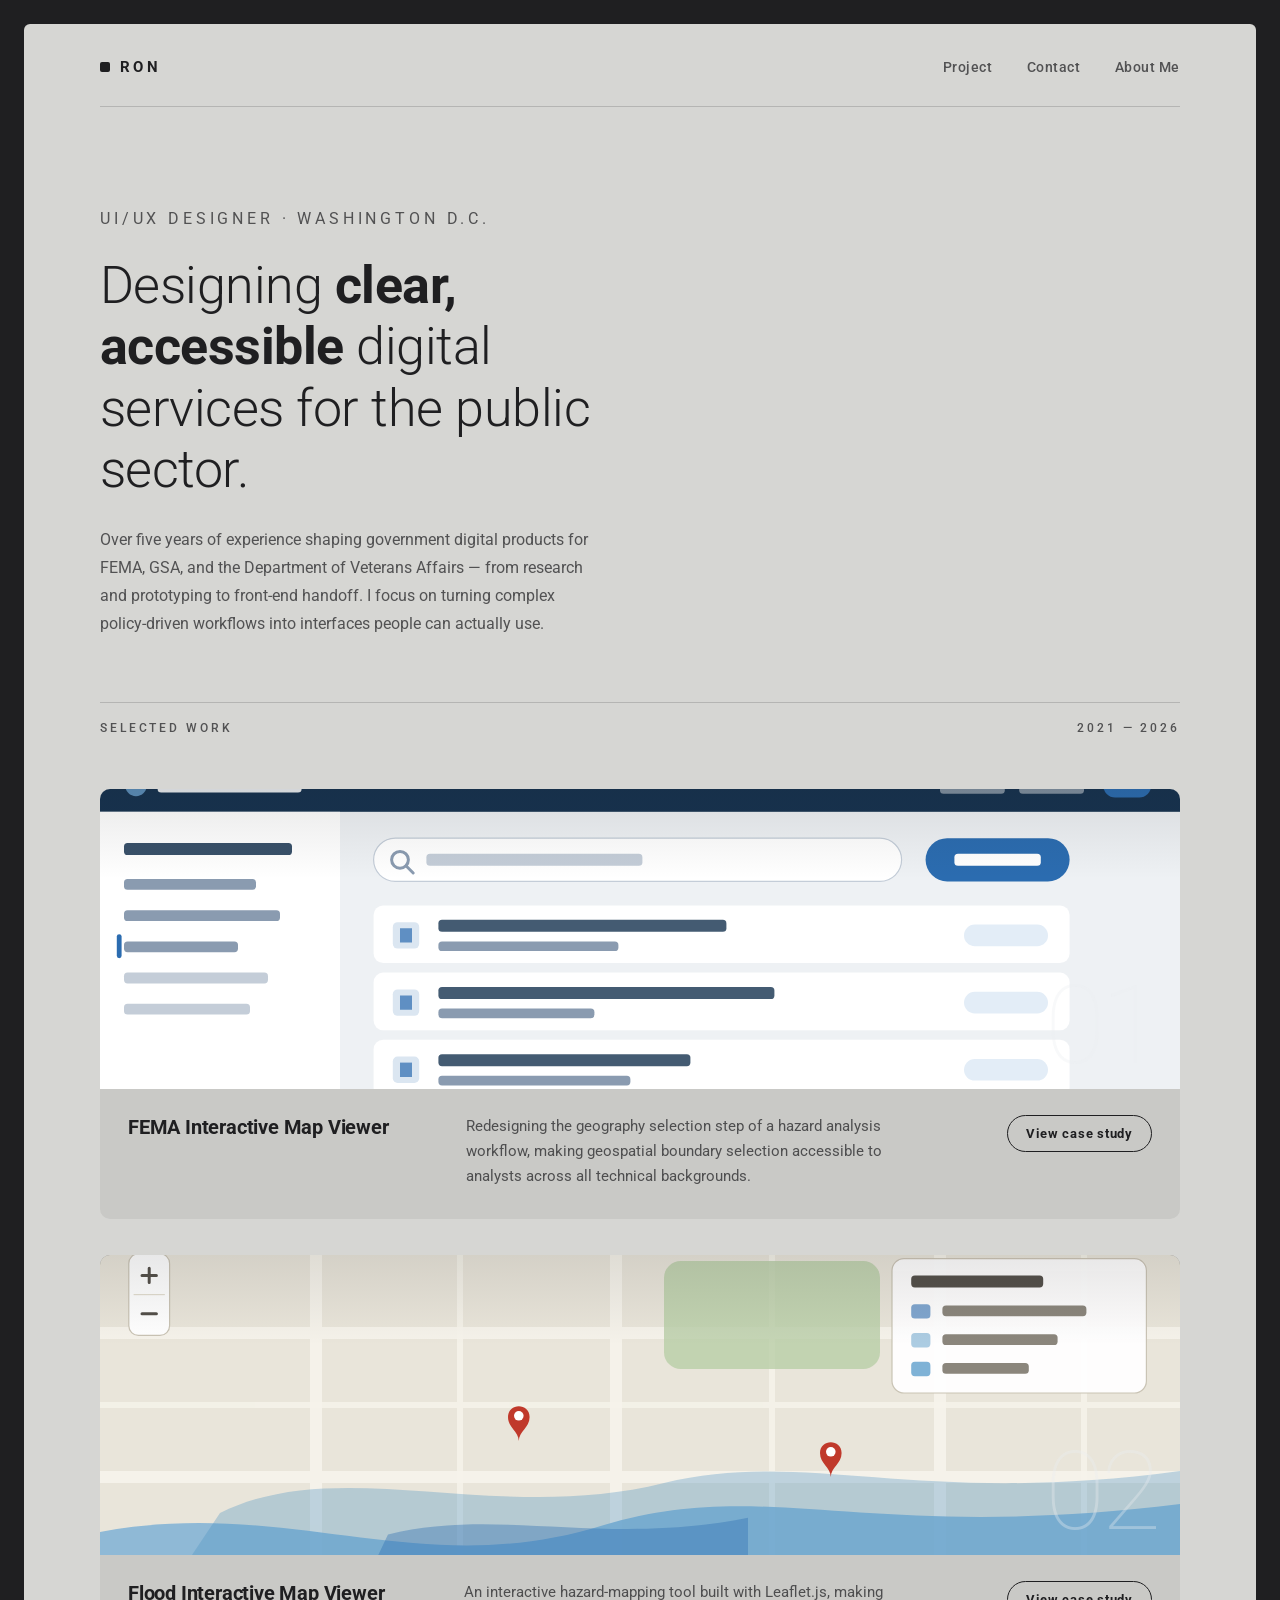
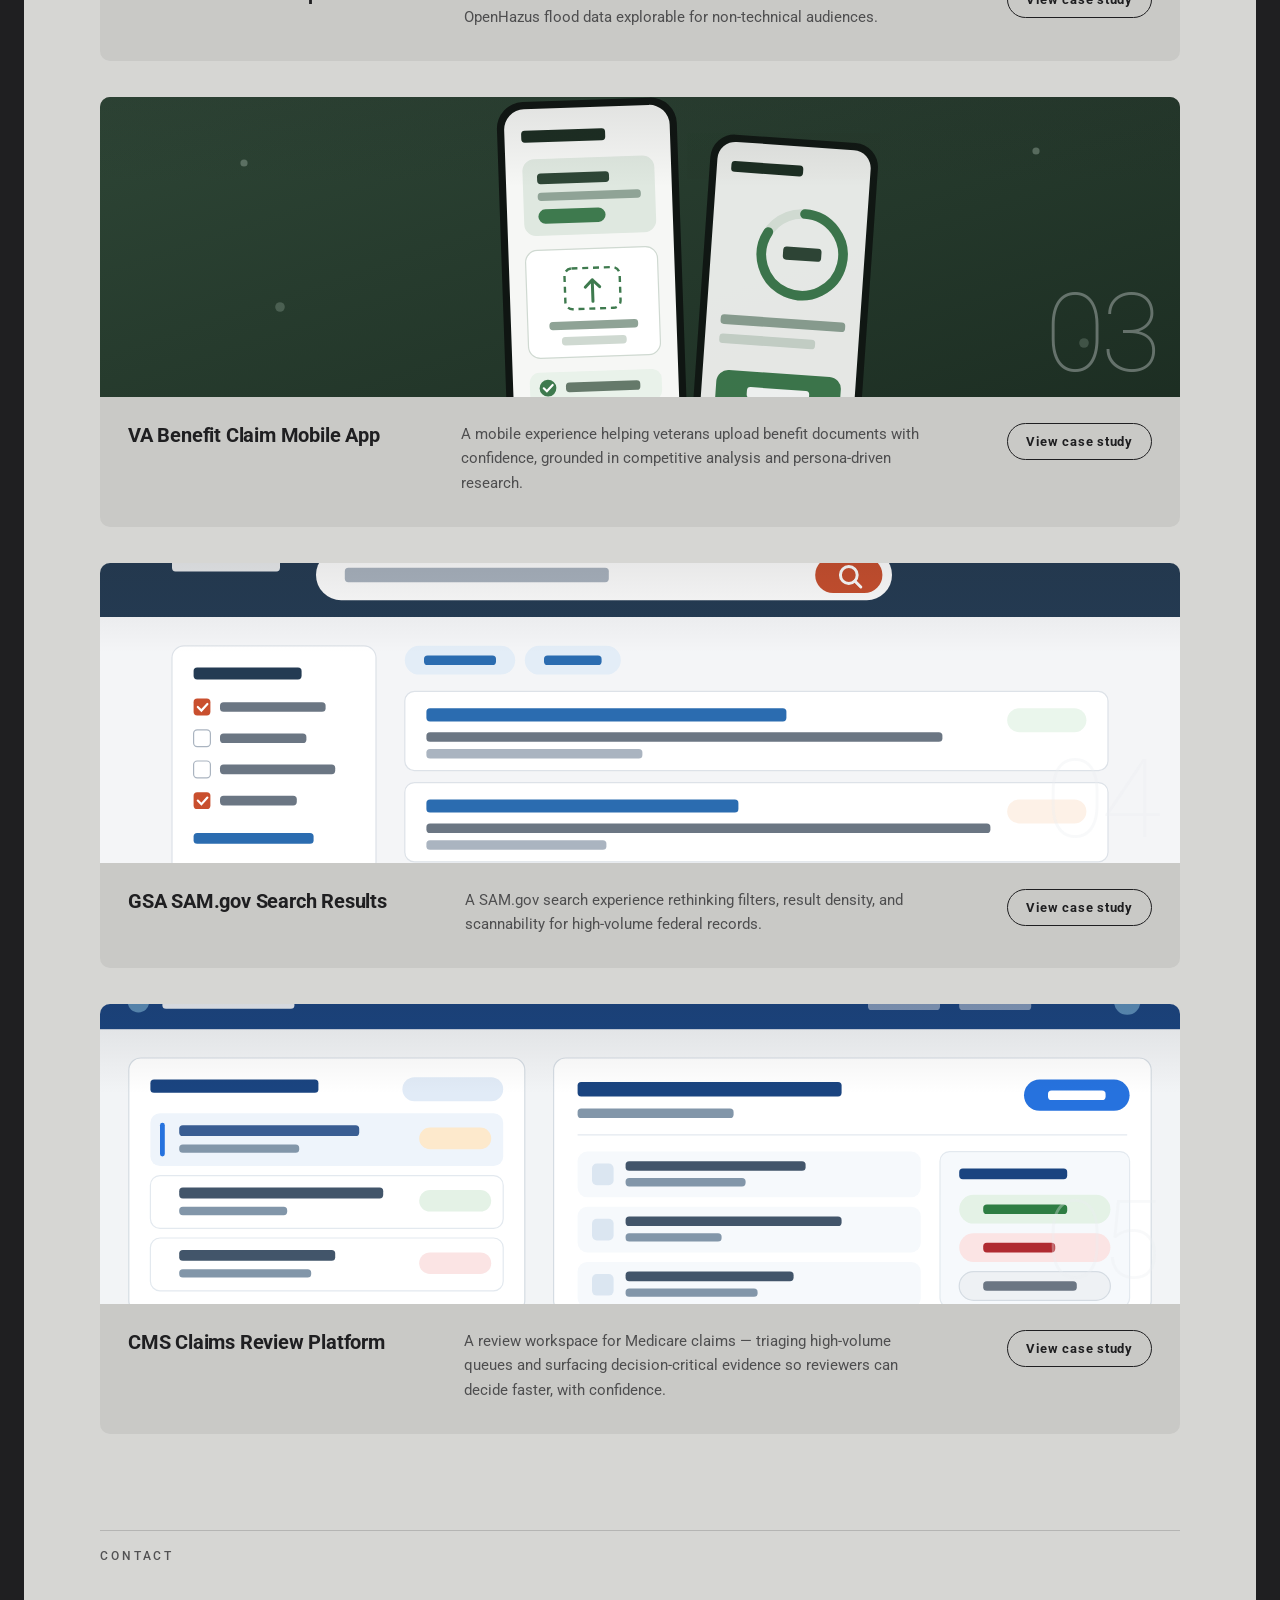
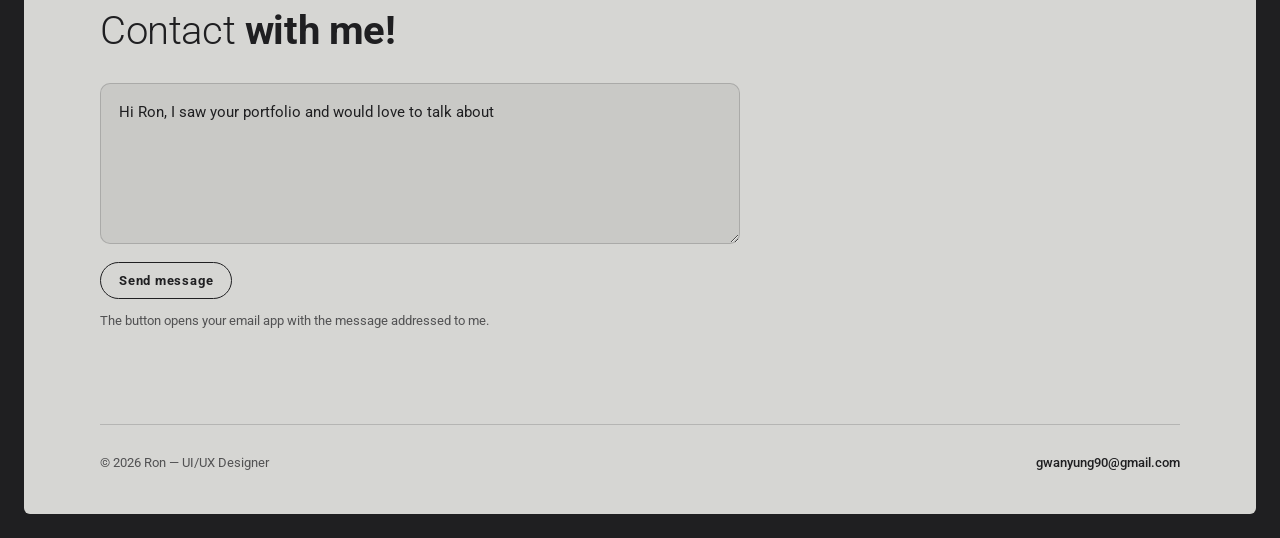
==== index.html @ 0f7a3eff "Remove media tags from case study sections Removed media tags from multiple sections in the HTML." ====
<!DOCTYPE html>
<html lang="en">
<head>
<meta charset="UTF-8">
<meta name="viewport" content="width=device-width, initial-scale=1.0">
<title>Ron — UX Portfolio</title>
<meta name="description" content="UI/UX designer in Washington D.C. with 5+ years designing accessible digital services for FEMA, GSA, VA, and CMS.">

<!-- Open Graph -->
<meta property="og:type" content="website">
<meta property="og:title" content="Ron — UX Portfolio">
<meta property="og:description" content="Designing clear, accessible digital services for the public sector. FEMA · GSA · VA · CMS.">
<meta property="og:url" content="https://ronkimgy-netizen.github.io/portfolio_2026/">
<!-- Drop a 1200×630 image at assets/og-cover.png to activate the social preview -->
<meta property="og:image" content="https://ronkimgy-netizen.github.io/portfolio_2026/assets/og-cover.png">
<meta name="twitter:card" content="summary_large_image">

<link rel="icon" type="image/svg+xml" href="favicon.svg">
<link rel="preconnect" href="https://fonts.googleapis.com">
<link rel="preconnect" href="https://fonts.gstatic.com" crossorigin>
<link href="https://fonts.googleapis.com/css2?family=Roboto:ital,wght@0,100..900;1,100..900&display=swap" rel="stylesheet">
<link rel="stylesheet" href="styles.css">
<script>document.documentElement.classList.add('js');</script>
</head>
<body>
<div class="canvas">
  <a class="skip-link" href="#work">Skip to work</a>
  <div class="shell">

    <header>
      <a class="logo" href="index.html">Ron</a>
      <nav aria-label="Primary">
        <a href="#work">Project</a>
        <a href="#contact">Contact</a>
        <a href="#about">About Me</a>
      </nav>
    </header>

    <main>
      <section class="intro reveal" id="about">
        <p class="eyebrow">UI/UX Designer · Washington D.C.</p>
        <h1>Designing <strong>clear, accessible</strong> digital services for the public sector.</h1>
        <p>Over five years of experience shaping government digital products for FEMA, GSA, and the Department of Veterans Affairs — from research and prototyping to front-end handoff. I focus on turning complex policy-driven workflows into interfaces people can actually use.</p>
      </section>

      <section class="work" id="work" aria-label="Selected work">
        <div class="work-label"><span>Selected work</span><span>2021 — 2026</span></div>

        <article class="card reveal">
          <div class="card-media">
            <svg viewBox="0 0 900 300" preserveAspectRatio="xMidYMid slice" xmlns="http://www.w3.org/2000/svg" role="img" aria-label="Flood mitigation planning platform web app mockup">
              <rect width="900" height="300" fill="#eef1f4"/>
              <!-- top nav -->
              <rect width="900" height="44" fill="#16324f"/>
              <circle cx="30" cy="22" r="9" fill="#5b8db8"/>
              <rect x="48" y="16" width="120" height="12" rx="3" fill="#ffffff" opacity=".9"/>
              <rect x="700" y="15" width="54" height="14" rx="3" fill="#ffffff" opacity=".45"/>
              <rect x="766" y="15" width="54" height="14" rx="3" fill="#ffffff" opacity=".45"/>
              <rect x="836" y="12" width="40" height="20" rx="10" fill="#2b6cb0"/>
              <!-- sidebar -->
              <rect y="44" width="200" height="256" fill="#ffffff"/>
              <rect x="20" y="70" width="140" height="10" rx="3" fill="#16324f" opacity=".85"/>
              <rect x="20" y="100" width="110" height="9" rx="3" fill="#8a9bb0"/>
              <rect x="20" y="126" width="130" height="9" rx="3" fill="#8a9bb0"/>
              <rect x="20" y="152" width="95" height="9" rx="3" fill="#8a9bb0"/>
              <rect x="14" y="146" width="4" height="20" rx="2" fill="#2b6cb0"/>
              <rect x="20" y="178" width="120" height="9" rx="3" fill="#c4cdd8"/>
              <rect x="20" y="204" width="105" height="9" rx="3" fill="#c4cdd8"/>
              <!-- search bar -->
              <rect x="228" y="66" width="440" height="36" rx="18" fill="#ffffff" stroke="#c4cdd8"/>
              <circle cx="250" cy="84" r="7" fill="none" stroke="#8a9bb0" stroke-width="2.5"/>
              <line x1="255" y1="89" x2="261" y2="95" stroke="#8a9bb0" stroke-width="2.5" stroke-linecap="round"/>
              <rect x="272" y="79" width="180" height="10" rx="3" fill="#c4cdd8"/>
              <rect x="688" y="66" width="120" height="36" rx="18" fill="#2b6cb0"/>
              <rect x="712" y="79" width="72" height="10" rx="3" fill="#ffffff"/>
              <!-- document rows -->
              <g>
                <rect x="228" y="122" width="580" height="48" rx="8" fill="#ffffff"/>
                <rect x="244" y="136" width="22" height="22" rx="4" fill="#dbe6f1"/>
                <path d="M250 141h10v12h-10z" fill="#2b6cb0" opacity=".7"/>
                <rect x="282" y="134" width="240" height="10" rx="3" fill="#16324f" opacity=".8"/>
                <rect x="282" y="152" width="150" height="8" rx="3" fill="#8a9bb0"/>
                <rect x="720" y="138" width="70" height="18" rx="9" fill="#e3edf7"/>
              </g>
              <g>
                <rect x="228" y="178" width="580" height="48" rx="8" fill="#ffffff"/>
                <rect x="244" y="192" width="22" height="22" rx="4" fill="#dbe6f1"/>
                <path d="M250 197h10v12h-10z" fill="#2b6cb0" opacity=".7"/>
                <rect x="282" y="190" width="280" height="10" rx="3" fill="#16324f" opacity=".8"/>
                <rect x="282" y="208" width="130" height="8" rx="3" fill="#8a9bb0"/>
                <rect x="720" y="194" width="70" height="18" rx="9" fill="#e3edf7"/>
              </g>
              <g>
                <rect x="228" y="234" width="580" height="48" rx="8" fill="#ffffff"/>
                <rect x="244" y="248" width="22" height="22" rx="4" fill="#dbe6f1"/>
                <path d="M250 253h10v12h-10z" fill="#2b6cb0" opacity=".7"/>
                <rect x="282" y="246" width="210" height="10" rx="3" fill="#16324f" opacity=".8"/>
                <rect x="282" y="264" width="160" height="8" rx="3" fill="#8a9bb0"/>
                <rect x="720" y="250" width="70" height="18" rx="9" fill="#e3edf7"/>
              </g>
            </svg>
            <span class="media-index" aria-hidden="true">01</span>
          </div>
          <div class="card-body">
              <h2>FEMA Interactive Map Viewer</h2>
              <p>Redesigning the geography selection step of a hazard analysis workflow, making geospatial boundary selection accessible to analysts across all technical backgrounds.</p>
            <a class="card-link" href="Interactive_Map">View case study<span class="visually-hidden"> — Flood Mitigation Planning Platform</span></a>
          </div>
        </article>

        <article class="card reveal">
          <div class="card-media">
            <svg viewBox="0 0 900 300" preserveAspectRatio="xMidYMid slice" xmlns="http://www.w3.org/2000/svg" role="img" aria-label="Interactive flood map viewer mockup">
              <rect width="900" height="300" fill="#e9e5da"/>
              <!-- streets -->
              <g stroke="#f7f4ec" stroke-width="10" opacity=".9">
                <path d="M0 90 H900" fill="none"/>
                <path d="M0 210 H900" fill="none"/>
                <path d="M180 0 V300" fill="none"/>
                <path d="M430 0 V300" fill="none"/>
                <path d="M700 0 V300" fill="none"/>
              </g>
              <g stroke="#f7f4ec" stroke-width="5" opacity=".8">
                <path d="M0 150 H900" fill="none"/>
                <path d="M300 0 V300" fill="none"/>
                <path d="M560 0 V300" fill="none"/>
                <path d="M820 0 V300" fill="none"/>
              </g>
              <!-- river -->
              <path d="M-20 260 C 150 220, 260 300, 420 250 C 560 208, 640 268, 920 230 L 920 340 L -20 340 Z" fill="#7fb2d6" opacity=".85"/>
              <!-- flood zones -->
              <path d="M100 240 C 200 190, 330 250, 470 215 C 590 186, 680 235, 900 205 L 900 300 L 60 300 Z" fill="#4a90c2" opacity=".32"/>
              <path d="M240 258 C 330 235, 420 268, 540 244 L 540 300 L 220 300 Z" fill="#2b6cb0" opacity=".38"/>
              <!-- green area -->
              <rect x="470" y="30" width="180" height="90" rx="14" fill="#b9cfa8" opacity=".8"/>
              <!-- markers -->
              <g>
                <path d="M340 160 c0-12 18-12 18 0 0 9-9 12-9 20 0-8-9-11-9-20z" fill="#c0392b"/>
                <circle cx="349" cy="159" r="4" fill="#ffffff"/>
              </g>
              <g>
                <path d="M600 190 c0-12 18-12 18 0 0 9-9 12-9 20 0-8-9-11-9-20z" fill="#c0392b"/>
                <circle cx="609" cy="189" r="4" fill="#ffffff"/>
              </g>
              <!-- zoom controls -->
              <g transform="translate(24 24)">
                <rect width="34" height="68" rx="8" fill="#ffffff" stroke="#c9c3b4"/>
                <path d="M17 12v12M11 18h12" stroke="#54504a" stroke-width="2.5" stroke-linecap="round"/>
                <path d="M11 50h12" stroke="#54504a" stroke-width="2.5" stroke-linecap="round"/>
                <line x1="4" y1="34" x2="30" y2="34" stroke="#e2ddd0"/>
              </g>
              <!-- legend -->
              <g transform="translate(660 28)">
                <rect width="212" height="112" rx="10" fill="#ffffff" opacity=".96" stroke="#c9c3b4"/>
                <rect x="16" y="14" width="110" height="10" rx="3" fill="#54504a"/>
                <rect x="16" y="38" width="16" height="12" rx="3" fill="#2b6cb0" opacity=".6"/>
                <rect x="42" y="39" width="120" height="9" rx="3" fill="#8b867c"/>
                <rect x="16" y="62" width="16" height="12" rx="3" fill="#4a90c2" opacity=".45"/>
                <rect x="42" y="63" width="96" height="9" rx="3" fill="#8b867c"/>
                <rect x="16" y="86" width="16" height="12" rx="3" fill="#7fb2d6"/>
                <rect x="42" y="87" width="72" height="9" rx="3" fill="#8b867c"/>
              </g>
            </svg>

            <span class="media-index" aria-hidden="true">02</span>
          </div>
          <div class="card-body">
              <h2>Flood Interactive Map Viewer</h2>
              <p>An interactive hazard-mapping tool built with Leaflet.js, making OpenHazus flood data explorable for non-technical audiences.</p>
            <a class="card-link" href="projects/flood-map-viewer.html">View case study<span class="visually-hidden"> — Flood Interactive Map Viewer</span></a>
          </div>
        </article>

        <article class="card reveal">
          <div class="card-media">
            <svg viewBox="0 0 900 300" preserveAspectRatio="xMidYMid slice" xmlns="http://www.w3.org/2000/svg" role="img" aria-label="VA benefit claim mobile app mockup">
              <defs>
                <linearGradient id="gritBg" x1="0" y1="0" x2="1" y2="1">
                  <stop offset="0" stop-color="#2e4636"/>
                  <stop offset="1" stop-color="#1c2d22"/>
                </linearGradient>
              </defs>
              <rect width="900" height="300" fill="url(#gritBg)"/>
              <!-- phone 1 -->
              <g transform="translate(330 30) rotate(-2)">
                <rect width="150" height="310" rx="22" fill="#0f1512"/>
                <rect x="6" y="6" width="138" height="298" rx="17" fill="#f6f7f5"/>
                <rect x="20" y="24" width="70" height="10" rx="3" fill="#1c2d22"/>
                <rect x="20" y="48" width="110" height="64" rx="10" fill="#dfe8e0"/>
                <rect x="32" y="60" width="60" height="9" rx="3" fill="#2e4636"/>
                <rect x="32" y="76" width="86" height="7" rx="3" fill="#8fa396"/>
                <rect x="32" y="90" width="56" height="12" rx="6" fill="#3e7a4e"/>
                <!-- upload card -->
                <rect x="20" y="124" width="110" height="90" rx="10" fill="#ffffff" stroke="#cfd9d1"/>
                <rect x="52" y="140" width="46" height="34" rx="6" fill="none" stroke="#3e7a4e" stroke-width="2" stroke-dasharray="5 4"/>
                <path d="M75 168v-18M69 156l6-6 6 6" stroke="#3e7a4e" stroke-width="2.5" fill="none" stroke-linecap="round" stroke-linejoin="round"/>
                <rect x="38" y="184" width="74" height="7" rx="3" fill="#8fa396"/>
                <rect x="48" y="197" width="54" height="7" rx="3" fill="#cfd9d1"/>
                <!-- checklist -->
                <g transform="translate(20 226)">
                  <rect width="110" height="26" rx="8" fill="#e9f2ea"/>
                  <circle cx="15" cy="13" r="7" fill="#3e7a4e"/>
                  <path d="M11.5 13l2.5 2.5 5-5" stroke="#fff" stroke-width="1.8" fill="none" stroke-linecap="round"/>
                  <rect x="30" y="9" width="62" height="8" rx="3" fill="#2e4636" opacity=".7"/>
                </g>
                <g transform="translate(20 258)">
                  <rect width="110" height="26" rx="8" fill="#ffffff" stroke="#cfd9d1"/>
                  <circle cx="15" cy="13" r="7" fill="none" stroke="#8fa396" stroke-width="1.8"/>
                  <rect x="30" y="9" width="50" height="8" rx="3" fill="#8fa396"/>
                </g>
              </g>
              <!-- phone 2 (behind, right) -->
              <g transform="translate(510 55) rotate(4)" opacity=".92">
                <rect width="140" height="290" rx="20" fill="#0f1512"/>
                <rect x="6" y="6" width="128" height="278" rx="15" fill="#f6f7f5"/>
                <rect x="18" y="22" width="60" height="9" rx="3" fill="#1c2d22"/>
                <!-- progress -->
                <circle cx="82" cy="96" r="34" fill="none" stroke="#dfe8e0" stroke-width="8"/>
                <path d="M82 62 a34 34 0 1 1 -29.4 17" fill="none" stroke="#3e7a4e" stroke-width="8" stroke-linecap="round"/>
                <rect x="66" y="90" width="32" height="11" rx="3" fill="#2e4636"/>
                <rect x="18" y="150" width="104" height="8" rx="3" fill="#8fa396"/>
                <rect x="18" y="166" width="80" height="8" rx="3" fill="#cfd9d1"/>
                <rect x="18" y="196" width="104" height="34" rx="10" fill="#3e7a4e"/>
                <rect x="44" y="209" width="52" height="9" rx="3" fill="#ffffff"/>
                <rect x="18" y="240" width="104" height="34" rx="10" fill="#ffffff" stroke="#cfd9d1"/>
                <rect x="44" y="253" width="52" height="9" rx="3" fill="#8fa396"/>
              </g>
              <!-- dots deco -->
              <circle cx="120" cy="80" r="3" fill="#8fa396" opacity=".5"/>
              <circle cx="150" cy="200" r="4" fill="#8fa396" opacity=".35"/>
              <circle cx="780" cy="70" r="3" fill="#8fa396" opacity=".5"/>
              <circle cx="820" cy="230" r="4" fill="#8fa396" opacity=".3"/>
            </svg>
            <span class="media-index" aria-hidden="true">03</span>
          </div>
          <div class="card-body">
              <h2>VA Benefit Claim Mobile App</h2>
              <p>A mobile experience helping veterans upload benefit documents with confidence, grounded in competitive analysis and persona-driven research.</p>
            <a class="card-link" href="projects/grit-veterans-app.html">View case study<span class="visually-hidden"> — VA Benefit Claim Mobile App</span></a>
          </div>
        </article>

        <article class="card reveal">
          <div class="card-media">
            <svg viewBox="0 0 900 300" preserveAspectRatio="xMidYMid slice" xmlns="http://www.w3.org/2000/svg" role="img" aria-label="Government search results interface mockup">
              <rect width="900" height="300" fill="#f4f5f7"/>
              <!-- header band -->
              <rect width="900" height="70" fill="#243b53"/>
              <rect x="60" y="20" width="90" height="12" rx="3" fill="#ffffff" opacity=".9"/>
              <!-- search bar -->
              <rect x="180" y="14" width="480" height="42" rx="21" fill="#ffffff"/>
              <rect x="204" y="29" width="220" height="12" rx="3" fill="#aab4c0"/>
              <rect x="596" y="20" width="56" height="30" rx="15" fill="#c94f2e"/>
              <circle cx="624" cy="35" r="7" fill="none" stroke="#ffffff" stroke-width="2.5"/>
              <line x1="629" y1="40" x2="634" y2="45" stroke="#ffffff" stroke-width="2.5" stroke-linecap="round"/>
              <!-- filter rail -->
              <rect x="60" y="94" width="170" height="190" rx="10" fill="#ffffff" stroke="#dde2e8"/>
              <rect x="78" y="112" width="90" height="10" rx="3" fill="#243b53"/>
              <g transform="translate(78 138)">
                <rect width="14" height="14" rx="3" fill="#c94f2e"/>
                <path d="M3.5 7l3 3 5-5.5" stroke="#fff" stroke-width="1.8" fill="none" stroke-linecap="round"/>
                <rect x="22" y="3" width="88" height="8" rx="3" fill="#6b7683"/>
              </g>
              <g transform="translate(78 164)">
                <rect width="14" height="14" rx="3" fill="#ffffff" stroke="#aab4c0"/>
                <rect x="22" y="3" width="72" height="8" rx="3" fill="#6b7683"/>
              </g>
              <g transform="translate(78 190)">
                <rect width="14" height="14" rx="3" fill="#ffffff" stroke="#aab4c0"/>
                <rect x="22" y="3" width="96" height="8" rx="3" fill="#6b7683"/>
              </g>
              <g transform="translate(78 216)">
                <rect width="14" height="14" rx="3" fill="#c94f2e"/>
                <path d="M3.5 7l3 3 5-5.5" stroke="#fff" stroke-width="1.8" fill="none" stroke-linecap="round"/>
                <rect x="22" y="3" width="64" height="8" rx="3" fill="#6b7683"/>
              </g>
              <rect x="78" y="250" width="100" height="9" rx="3" fill="#2b6cb0"/>
              <!-- result chips -->
              <rect x="254" y="94" width="92" height="24" rx="12" fill="#e3edf7"/>
              <rect x="270" y="102" width="60" height="8" rx="3" fill="#2b6cb0"/>
              <rect x="354" y="94" width="80" height="24" rx="12" fill="#e3edf7"/>
              <rect x="370" y="102" width="48" height="8" rx="3" fill="#2b6cb0"/>
              <!-- results -->
              <g>
                <rect x="254" y="132" width="586" height="66" rx="8" fill="#ffffff" stroke="#dde2e8"/>
                <rect x="272" y="146" width="300" height="11" rx="3" fill="#2b6cb0"/>
                <rect x="272" y="166" width="430" height="8" rx="3" fill="#6b7683"/>
                <rect x="272" y="180" width="180" height="8" rx="3" fill="#aab4c0"/>
                <rect x="756" y="146" width="66" height="20" rx="10" fill="#eaf6ec"/>
              </g>
              <g>
                <rect x="254" y="208" width="586" height="66" rx="8" fill="#ffffff" stroke="#dde2e8"/>
                <rect x="272" y="222" width="260" height="11" rx="3" fill="#2b6cb0"/>
                <rect x="272" y="242" width="470" height="8" rx="3" fill="#6b7683"/>
                <rect x="272" y="256" width="150" height="8" rx="3" fill="#aab4c0"/>
                <rect x="756" y="222" width="66" height="20" rx="10" fill="#fdf1e7"/>
              </g>
            </svg>
            <span class="media-index" aria-hidden="true">04</span>
          </div>
          <div class="card-body">
              <h2>GSA SAM.gov Search Results</h2>
              <p>A SAM.gov search experience rethinking filters, result density, and scannability for high-volume federal records.</p>
            <a class="card-link" href="projects/gov-search-redesign.html">View case study<span class="visually-hidden"> — GSA SAM.gov Search Results</span></a>
          </div>
        </article>

        <article class="card reveal">
          <div class="card-media">
            <svg viewBox="0 0 900 300" preserveAspectRatio="xMidYMid slice" xmlns="http://www.w3.org/2000/svg" role="img" aria-label="CMS claims review platform dashboard mockup">
              <rect width="900" height="300" fill="#f2f4f6"/>
              <!-- top nav -->
              <rect width="900" height="46" fill="#1a4480"/>
              <circle cx="32" cy="23" r="9" fill="#5b8db8"/>
              <rect x="52" y="17" width="110" height="12" rx="3" fill="#ffffff" opacity=".9"/>
              <rect x="640" y="16" width="60" height="14" rx="3" fill="#ffffff" opacity=".45"/>
              <rect x="716" y="16" width="60" height="14" rx="3" fill="#ffffff" opacity=".45"/>
              <circle cx="856" cy="23" r="11" fill="#5b8db8"/>
              <!-- queue panel -->
              <rect x="24" y="70" width="330" height="212" rx="10" fill="#ffffff" stroke="#d5dce3"/>
              <rect x="42" y="88" width="140" height="11" rx="3" fill="#1a4480"/>
              <rect x="252" y="86" width="84" height="20" rx="10" fill="#e1ebf7"/>
              <g>
                <rect x="42" y="116" width="294" height="44" rx="8" fill="#eef4fb"/>
                <rect x="50" y="124" width="4" height="28" rx="2" fill="#2672de"/>
                <rect x="66" y="126" width="150" height="9" rx="3" fill="#1a4480" opacity=".85"/>
                <rect x="66" y="142" width="100" height="7" rx="3" fill="#8296a9"/>
                <rect x="266" y="128" width="60" height="18" rx="9" fill="#fde9cc"/>
              </g>
              <g>
                <rect x="42" y="168" width="294" height="44" rx="8" fill="#ffffff" stroke="#e3e9ef"/>
                <rect x="66" y="178" width="170" height="9" rx="3" fill="#42556a"/>
                <rect x="66" y="194" width="90" height="7" rx="3" fill="#8296a9"/>
                <rect x="266" y="180" width="60" height="18" rx="9" fill="#e4f2e6"/>
              </g>
              <g>
                <rect x="42" y="220" width="294" height="44" rx="8" fill="#ffffff" stroke="#e3e9ef"/>
                <rect x="66" y="230" width="130" height="9" rx="3" fill="#42556a"/>
                <rect x="66" y="246" width="110" height="7" rx="3" fill="#8296a9"/>
                <rect x="266" y="232" width="60" height="18" rx="9" fill="#fbe4e4"/>
              </g>
              <!-- detail panel -->
              <rect x="378" y="70" width="498" height="212" rx="10" fill="#ffffff" stroke="#d5dce3"/>
              <rect x="398" y="90" width="220" height="12" rx="3" fill="#1a4480"/>
              <rect x="398" y="112" width="130" height="8" rx="3" fill="#8296a9"/>
              <rect x="770" y="88" width="88" height="26" rx="13" fill="#2672de"/>
              <rect x="790" y="97" width="48" height="8" rx="3" fill="#ffffff"/>
              <line x1="398" y1="134" x2="856" y2="134" stroke="#e3e9ef"/>
              <!-- evidence rows -->
              <g>
                <rect x="398" y="148" width="286" height="38" rx="8" fill="#f6f9fc"/>
                <rect x="410" y="158" width="18" height="18" rx="4" fill="#dbe6f1"/>
                <rect x="438" y="156" width="150" height="8" rx="3" fill="#42556a"/>
                <rect x="438" y="170" width="100" height="7" rx="3" fill="#8296a9"/>
              </g>
              <g>
                <rect x="398" y="194" width="286" height="38" rx="8" fill="#f6f9fc"/>
                <rect x="410" y="204" width="18" height="18" rx="4" fill="#dbe6f1"/>
                <rect x="438" y="202" width="180" height="8" rx="3" fill="#42556a"/>
                <rect x="438" y="216" width="80" height="7" rx="3" fill="#8296a9"/>
              </g>
              <g>
                <rect x="398" y="240" width="286" height="38" rx="8" fill="#f6f9fc"/>
                <rect x="410" y="250" width="18" height="18" rx="4" fill="#dbe6f1"/>
                <rect x="438" y="248" width="140" height="8" rx="3" fill="#42556a"/>
                <rect x="438" y="262" width="110" height="7" rx="3" fill="#8296a9"/>
              </g>
              <!-- decision rail -->
              <rect x="700" y="148" width="158" height="130" rx="8" fill="#f6f9fc" stroke="#e3e9ef"/>
              <rect x="716" y="162" width="90" height="9" rx="3" fill="#1a4480"/>
              <rect x="716" y="184" width="126" height="24" rx="12" fill="#e4f2e6"/>
              <rect x="736" y="192" width="70" height="8" rx="3" fill="#2e7d43"/>
              <rect x="716" y="216" width="126" height="24" rx="12" fill="#fbe4e4"/>
              <rect x="736" y="224" width="60" height="8" rx="3" fill="#b02a30"/>
              <rect x="716" y="248" width="126" height="24" rx="12" fill="#eef1f4" stroke="#d5dce3"/>
              <rect x="736" y="256" width="78" height="8" rx="3" fill="#6b7683"/>
            </svg>
            <span class="media-index" aria-hidden="true">05</span>
          </div>
          <div class="card-body">
              <h2>CMS Claims Review Platform</h2>
              <p>A review workspace for Medicare claims — triaging high-volume queues and surfacing decision-critical evidence so reviewers can decide faster, with confidence.</p>
            <a class="card-link" href="projects/cms-claims-review.html">View case study<span class="visually-hidden"> — CMS Claims Review Platform</span></a>
          </div>
        </article>
      </section>

      <section class="contact reveal" id="contact" aria-labelledby="contact-title">
        <div class="work-label"><span>Contact</span></div>
        <h2 id="contact-title" class="contact-title">Contact <strong>with me!</strong></h2>
        <form class="contact-form" novalidate>
          <label class="visually-hidden" for="contact-message">Your message</label>
          <textarea id="contact-message" name="message" rows="5" required>Hi Ron, I saw your portfolio and would love to talk about </textarea>
          <button class="card-link contact-send" type="submit">Send message</button>
        </form>
        <p class="contact-note">The button opens your email app with the message addressed to me.</p>
      </section>
    </main>

    <footer>
      <span>© 2026 Ron — UI/UX Designer</span>
      <a href="mailto:gwanyung90@gmail.com">gwanyung90@gmail.com</a>
    </footer>

  </div>
</div>
<script src="script.js"></script>
</body>
</html>
---- styles.css ----
/* =====================================================================
   Ron — UX Portfolio
   Global stylesheet, extracted from the approved design mockup.
   Design tokens live in :root — colors and type are the mockup's system.
   ===================================================================== */

:root{
  /* -------- color tokens (approved mockup palette) -------- */
  --ink:#1f1f21;          /* darkest gray — outer frame, text */
  --panel:#d6d6d3;        /* light gray — main canvas */
  --panel-soft:#c9c9c6;   /* slightly deeper gray — card bg */
  --media:#8a8a88;        /* mid gray — media zones */
  --line:rgba(31,31,33,.18);
  --muted:rgba(31,31,33,.72); /* raised from .62 → .72 for WCAG AA (≥4.5:1 on --panel and --panel-soft) */
  --accent:#1f1f21;
  --paper:#eceff1;        /* light text on dark surfaces */

  /* -------- type tokens (Roboto system) -------- */
  --font:'Roboto',system-ui,sans-serif;
  --fw-thin:100;          /* oversized numbering */
  --fw-light:300;         /* hero display */
  --fw-regular:400;
  --fw-medium:500;
  --fw-bold:700;

  /* -------- shape tokens -------- */
  --radius-canvas:6px;
  --radius-card:10px;
}

*{margin:0;padding:0;box-sizing:border-box}
html{scroll-behavior:smooth}
body{
  font-family:var(--font);
  background:var(--ink);
  color:var(--ink);
  padding:clamp(12px,2vw,24px);
  -webkit-font-smoothing:antialiased;
}
.canvas{
  background:var(--panel);
  border-radius:var(--radius-canvas);
  min-height:calc(100vh - 48px);
  overflow:hidden;
  position:relative;
}
.shell{
  width:min(1080px,88%);
  margin:0 auto;
}
img{max-width:100%;height:auto;display:block}

/* ---------- accessibility helpers ---------- */
.skip-link{
  position:absolute;left:0;top:0;z-index:20;
  transform:translateY(-120%);
  background:var(--ink);color:var(--paper);
  padding:12px 18px;border-radius:0 0 var(--radius-canvas) 0;
  font-size:13px;font-weight:var(--fw-medium);text-decoration:none;
  transition:transform .2s ease;
}
.skip-link:focus{transform:none}
a:focus-visible{outline:2px solid var(--ink);outline-offset:3px;border-radius:2px}
.visually-hidden{
  position:absolute;width:1px;height:1px;padding:0;margin:-1px;
  overflow:hidden;clip:rect(0 0 0 0);white-space:nowrap;border:0;
}

/* ---------- header ---------- */
header{
  display:flex;justify-content:space-between;align-items:center;
  padding:34px 0 30px;
  border-bottom:1px solid var(--line);
}
.logo{
  font-weight:var(--fw-bold);font-size:15px;letter-spacing:.22em;text-transform:uppercase;
  display:flex;align-items:center;gap:10px;
  color:var(--ink);text-decoration:none;
}
.logo::before{
  content:"";width:10px;height:10px;background:var(--ink);border-radius:2px;
  display:inline-block;
}
nav{display:flex;gap:34px}
nav a{
  color:var(--muted);text-decoration:none;font-size:14px;font-weight:var(--fw-medium);
  letter-spacing:.04em;position:relative;transition:color .2s ease;
}
nav a::after{
  content:"";position:absolute;left:0;bottom:-6px;height:1.5px;width:0;
  background:var(--ink);transition:width .25s ease;
}
nav a:hover{color:var(--ink)}
nav a:hover::after{width:100%}
nav a:focus-visible{outline:2px solid var(--ink);outline-offset:4px;border-radius:2px}

/* ---------- intro ---------- */
.intro{padding:72px 0 64px}
.eyebrow{
  font-size:12px;font-weight:var(--fw-medium);letter-spacing:.24em;text-transform:uppercase;
  color:var(--muted);margin-bottom:22px;
}
h1{
  font-size:clamp(30px,4.4vw,52px);
  font-weight:var(--fw-light);line-height:1.18;letter-spacing:-.01em;
  max-width:19ch;
}
h1 strong{font-weight:var(--fw-bold)}
.intro p{
  margin-top:26px;max-width:56ch;
  font-size:16px;line-height:1.75;color:var(--muted);font-weight:var(--fw-regular);
}

/* ---------- work list ---------- */
.work{padding-bottom:96px}
.work-label{
  display:flex;align-items:baseline;justify-content:space-between;
  padding:18px 0;border-top:1px solid var(--line);
}
.work-label span{font-size:12px;letter-spacing:.24em;text-transform:uppercase;font-weight:var(--fw-medium);color:var(--muted)}

.card{
  background:var(--panel-soft);
  border-radius:var(--radius-card);
  margin-top:36px;
  overflow:hidden;
  display:grid;grid-template-rows:auto auto;
  transition:transform .3s ease, box-shadow .3s ease;
}
.card:hover{transform:translateY(-4px);box-shadow:0 18px 40px rgba(31,31,33,.16)}

.card-media{
  height:300px;background:var(--media);position:relative;overflow:hidden;
}
.card-media svg{
  position:absolute;inset:0;width:100%;height:100%;display:block;
}
.card-media::before{
  content:"";position:absolute;inset:0;z-index:1;
  background:linear-gradient(180deg,rgba(31,31,33,.10),rgba(31,31,33,0) 30%);
  pointer-events:none;
}
.media-tag,.media-index{z-index:2}
.media-tag{
  position:absolute;top:20px;left:22px;
  font-size:11px;font-weight:var(--fw-medium);letter-spacing:.18em;text-transform:uppercase;
  color:var(--paper);background:rgba(31,31,33,.55);
  padding:7px 12px;border-radius:99px;backdrop-filter:blur(4px);
}
.media-index{
  position:absolute;right:22px;bottom:8px;
  font-size:110px;font-weight:var(--fw-thin);line-height:1;color:rgba(236,239,241,.35);
  letter-spacing:-.03em;user-select:none;
}
.card-body{
  display:flex;justify-content:space-between;align-items:flex-start;gap:28px;
  padding:26px 28px 30px;
}
.card-body h2,.card-body h3{font-size:20px;font-weight:var(--fw-bold);letter-spacing:-.01em;margin-bottom:8px}
.card-body p{font-size:14.5px;line-height:1.7;color:var(--muted);max-width:58ch}
.card-link{
  flex-shrink:0;font-size:13px;font-weight:var(--fw-bold);letter-spacing:.06em;
  color:var(--ink);text-decoration:none;white-space:nowrap;
  border:1.5px solid var(--ink);border-radius:99px;padding:10px 18px;
  transition:background .2s ease,color .2s ease;
}
.card-link:hover{background:var(--ink);color:var(--panel)}
.card-link:focus-visible{outline:2px solid var(--ink);outline-offset:3px}

/* ---------- contact ---------- */
.contact{padding-bottom:96px}
.contact-title{
  font-size:clamp(26px,3.4vw,40px);
  font-weight:var(--fw-light);letter-spacing:-.01em;line-height:1.2;
  margin-top:26px;
}
.contact-title strong{font-weight:var(--fw-bold)}
.contact-form{
  margin-top:28px;max-width:640px;
  display:flex;flex-direction:column;align-items:flex-start;gap:18px;
}
.contact-form textarea{
  width:100%;resize:vertical;min-height:120px;
  font-family:var(--font);font-size:15px;line-height:1.7;color:var(--ink);
  background:var(--panel-soft);
  border:1.5px solid var(--line);border-radius:var(--radius-card);
  padding:16px 18px;
  transition:border-color .2s ease;
}
.contact-form textarea:hover{border-color:rgba(31,31,33,.4)}
.contact-form textarea:focus-visible{outline:2px solid var(--ink);outline-offset:2px;border-color:var(--ink)}
.contact-send{
  font-family:var(--font);font-size:13px;cursor:pointer;background:transparent;
}
.contact-send:focus-visible{outline:2px solid var(--ink);outline-offset:3px}
.contact-note{margin-top:14px;font-size:13px;color:var(--muted)}

/* ---------- footer ---------- */
footer{
  border-top:1px solid var(--line);
  padding:30px 0 44px;
  display:flex;justify-content:space-between;align-items:center;
  font-size:13px;color:var(--muted);
}
footer a{color:var(--ink);text-decoration:none;font-weight:var(--fw-medium)}
footer a:hover{text-decoration:underline}

/* =====================================================================
   Case study pages
   ===================================================================== */
.cs-hero{padding:64px 0 0}
.cs-hero h1{max-width:22ch}
.cs-lede{
  margin-top:24px;max-width:60ch;
  font-size:16.5px;line-height:1.75;color:var(--muted);
}
.cs-meta{
  display:grid;grid-template-columns:repeat(auto-fit,minmax(150px,1fr));gap:24px 28px;
  margin-top:44px;padding:26px 0;border-top:1px solid var(--line);border-bottom:1px solid var(--line);
}
.cs-meta div{min-width:0}
.cs-meta dt{
  font-size:11px;font-weight:var(--fw-medium);letter-spacing:.2em;text-transform:uppercase;
  color:var(--muted);margin-bottom:7px;
}
.cs-meta dd{font-size:14.5px;line-height:1.55}

.cs-section{padding-top:64px}
.cs-section h2{
  display:flex;align-items:baseline;gap:18px;
  font-size:22px;font-weight:var(--fw-bold);letter-spacing:-.01em;
  padding-bottom:16px;margin-bottom:26px;border-bottom:1px solid var(--line);
}
.cs-num{
  font-size:56px;font-weight:var(--fw-thin);line-height:1;
  color:rgba(31,31,33,.32);letter-spacing:-.03em;user-select:none;
}
.cs-section p{
  max-width:64ch;font-size:15.5px;line-height:1.8;color:var(--muted);
}
.cs-section p + p{margin-top:18px}
.cs-section ul{
  max-width:64ch;margin:20px 0 0 2px;padding-left:20px;
  font-size:15.5px;line-height:1.8;color:var(--muted);
}
.cs-section li + li{margin-top:8px}
.cs-section strong{color:var(--ink);font-weight:var(--fw-medium)}

.cs-quote{
  margin:30px 0 0;max-width:52ch;
  border-left:3px solid var(--ink);padding-left:22px;
  font-size:19px;font-weight:var(--fw-light);line-height:1.6;
}
.cs-quote cite{
  display:block;margin-top:12px;font-style:normal;
  font-size:13px;color:var(--muted);
}

.cs-cols{
  display:grid;grid-template-columns:1fr 1fr;gap:28px;margin-top:26px;
}
.cs-cols h3{font-size:15px;font-weight:var(--fw-bold);margin-bottom:10px}

/* figure + placeholder — swap the .cs-placeholder div for an <img> later */
.cs-figure{margin:34px 0 0}
.cs-figure img{width:100%;border-radius:var(--radius-card)}
.cs-placeholder{
  display:flex;align-items:center;justify-content:center;text-align:center;
  min-height:300px;padding:24px;
  background:var(--media);border-radius:var(--radius-card);
  border:1.5px dashed rgba(31,31,33,.4);
}
.cs-placeholder span{
  font-size:13px;font-weight:var(--fw-medium);letter-spacing:.08em;
  color:var(--ink);max-width:44ch;line-height:1.6;
}
.cs-figure--cover .cs-placeholder{min-height:380px}
.cs-figure figcaption{
  margin-top:12px;font-size:13px;line-height:1.6;color:var(--muted);
}

.cs-stats{
  display:grid;grid-template-columns:repeat(auto-fit,minmax(160px,1fr));gap:24px;
  margin-top:30px;
}
.cs-stat{
  background:var(--panel-soft);border-radius:var(--radius-card);padding:22px 22px 20px;
}
.cs-stat strong{
  display:block;font-size:42px;font-weight:var(--fw-thin);letter-spacing:-.02em;line-height:1.1;
}
.cs-stat span{display:block;margin-top:8px;font-size:13px;line-height:1.5;color:var(--muted)}

.cs-pager{
  display:flex;justify-content:space-between;align-items:center;gap:16px;
  margin-top:88px;padding:26px 0 72px;border-top:1px solid var(--line);
}
.cs-pager .back-link{
  font-size:14px;font-weight:var(--fw-medium);color:var(--muted);text-decoration:none;
  transition:color .2s ease;
}
.cs-pager .back-link:hover{color:var(--ink)}

/* =====================================================================
   Scroll reveal — gated on html.js so content is never hidden without JS
   ===================================================================== */
.js .reveal{
  opacity:0;transform:translateY(18px);
  transition:opacity .6s ease,transform .6s ease;
}
.js .reveal.is-visible{opacity:1;transform:none}

/* ---------- responsive ---------- */
@media (max-width:680px){
  header{padding:24px 0 20px}
  nav{gap:20px}
  .intro{padding:48px 0 40px}
  .card-media{height:210px}
  .media-index{font-size:72px}
  .card-body{flex-direction:column;gap:18px;padding:22px 20px 26px}
  .cs-hero{padding-top:48px}
  .cs-section{padding-top:48px}
  .cs-num{font-size:42px}
  .cs-cols{grid-template-columns:1fr}
  .cs-placeholder{min-height:220px}
  .cs-figure--cover .cs-placeholder{min-height:260px}
  .cs-pager{flex-wrap:wrap;padding-bottom:56px}
}
@media (max-width:400px){
  .shell{width:92%}
  nav{gap:14px}
  nav a{font-size:13px}
  .media-index{font-size:56px}
  .cs-meta{grid-template-columns:1fr 1fr}
  .cs-stat strong{font-size:34px}
}

/* ---------- reduced motion ---------- */
@media (prefers-reduced-motion:reduce){
  *,*::before,*::after{transition:none!important}
  html{scroll-behavior:auto}
  .js .reveal{opacity:1;transform:none}
}
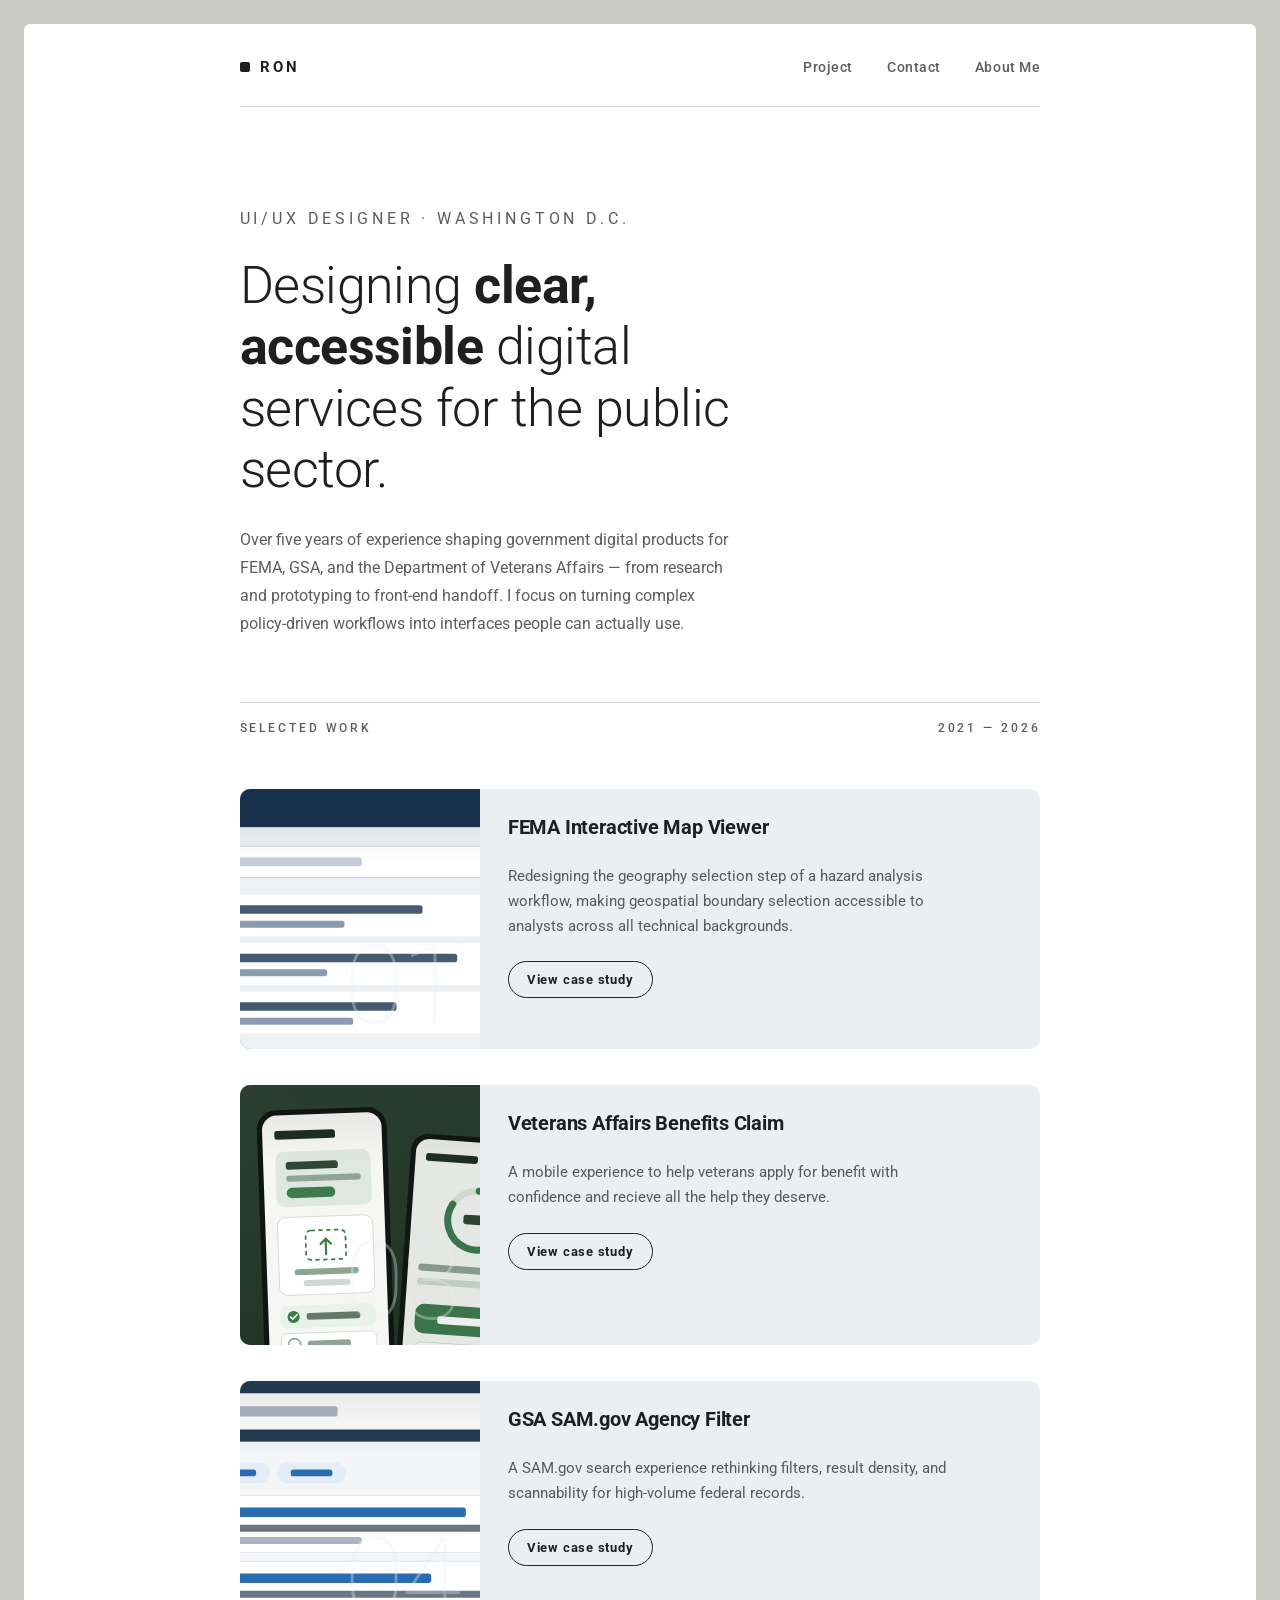
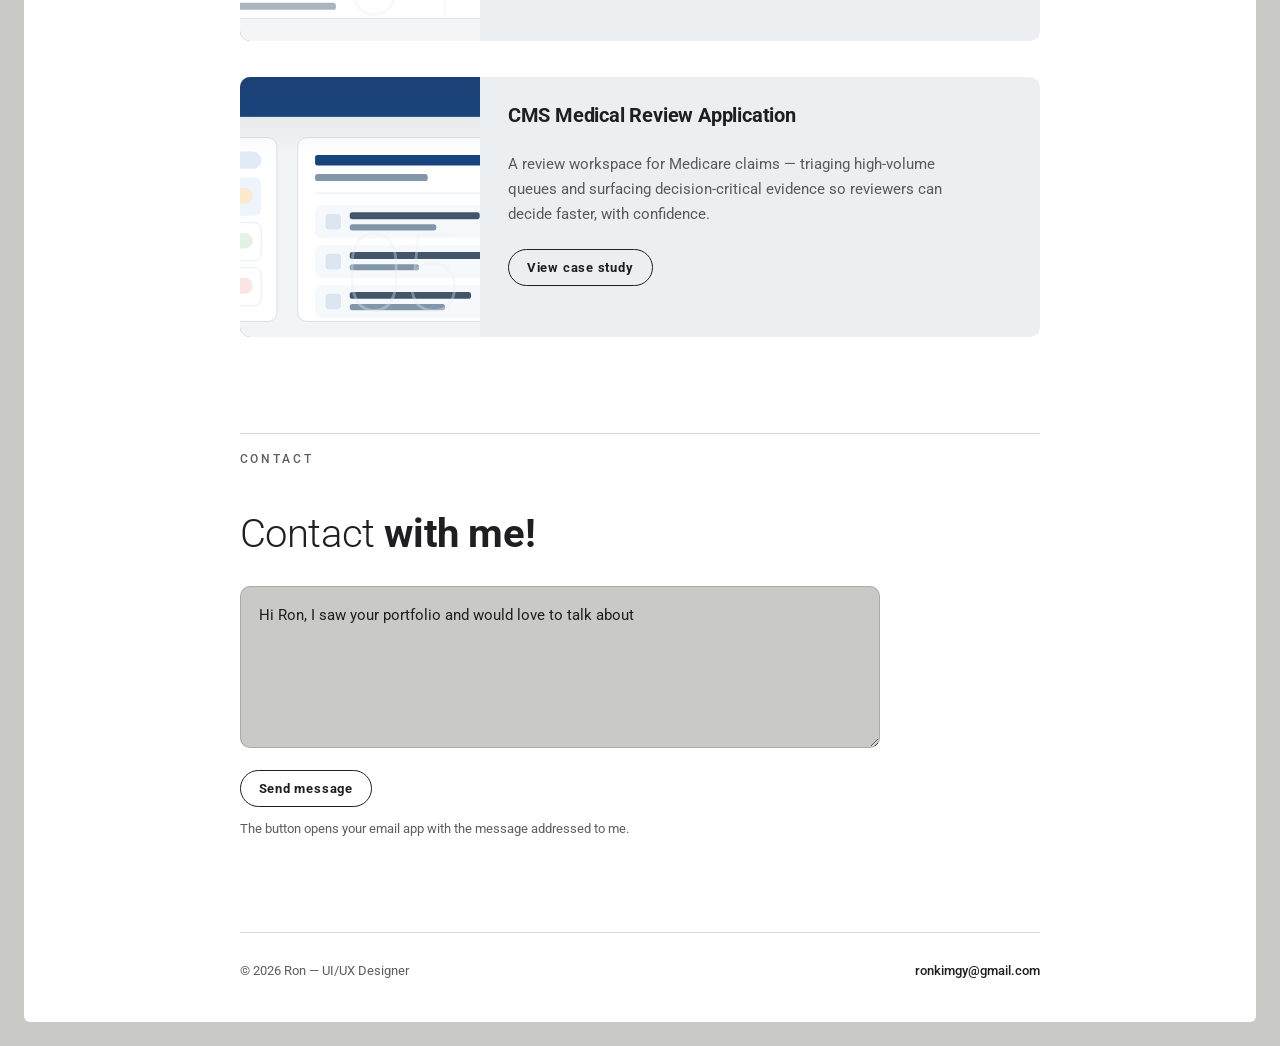
==== commit 224f26bb: "Update project links and descriptions in index.html" ====
--- a/index.html
+++ b/index.html
@@ -30,9 +30,9 @@
     <header>
       <a class="logo" href="index.html">Ron</a>
       <nav aria-label="Primary">
-        <a href="#work">Project</a>
+        <a href="index.html">Project</a>
         <a href="#contact">Contact</a>
-        <a href="#about">About Me</a>
+        <a href="AboutMe/index.html">About Me</a>
       </nav>
     </header>
 
@@ -104,70 +104,7 @@
           <div class="card-body">
               <h2>FEMA Interactive Map Viewer</h2>
               <p>Redesigning the geography selection step of a hazard analysis workflow, making geospatial boundary selection accessible to analysts across all technical backgrounds.</p>
-            <a class="card-link" href="Interactive_Map">View case study<span class="visually-hidden"> — Flood Mitigation Planning Platform</span></a>
-          </div>
-        </article>
-
-        <article class="card reveal">
-          <div class="card-media">
-            <svg viewBox="0 0 900 300" preserveAspectRatio="xMidYMid slice" xmlns="http://www.w3.org/2000/svg" role="img" aria-label="Interactive flood map viewer mockup">
-              <rect width="900" height="300" fill="#e9e5da"/>
-              <!-- streets -->
-              <g stroke="#f7f4ec" stroke-width="10" opacity=".9">
-                <path d="M0 90 H900" fill="none"/>
-                <path d="M0 210 H900" fill="none"/>
-                <path d="M180 0 V300" fill="none"/>
-                <path d="M430 0 V300" fill="none"/>
-                <path d="M700 0 V300" fill="none"/>
-              </g>
-              <g stroke="#f7f4ec" stroke-width="5" opacity=".8">
-                <path d="M0 150 H900" fill="none"/>
-                <path d="M300 0 V300" fill="none"/>
-                <path d="M560 0 V300" fill="none"/>
-                <path d="M820 0 V300" fill="none"/>
-              </g>
-              <!-- river -->
-              <path d="M-20 260 C 150 220, 260 300, 420 250 C 560 208, 640 268, 920 230 L 920 340 L -20 340 Z" fill="#7fb2d6" opacity=".85"/>
-              <!-- flood zones -->
-              <path d="M100 240 C 200 190, 330 250, 470 215 C 590 186, 680 235, 900 205 L 900 300 L 60 300 Z" fill="#4a90c2" opacity=".32"/>
-              <path d="M240 258 C 330 235, 420 268, 540 244 L 540 300 L 220 300 Z" fill="#2b6cb0" opacity=".38"/>
-              <!-- green area -->
-              <rect x="470" y="30" width="180" height="90" rx="14" fill="#b9cfa8" opacity=".8"/>
-              <!-- markers -->
-              <g>
-                <path d="M340 160 c0-12 18-12 18 0 0 9-9 12-9 20 0-8-9-11-9-20z" fill="#c0392b"/>
-                <circle cx="349" cy="159" r="4" fill="#ffffff"/>
-              </g>
-              <g>
-                <path d="M600 190 c0-12 18-12 18 0 0 9-9 12-9 20 0-8-9-11-9-20z" fill="#c0392b"/>
-                <circle cx="609" cy="189" r="4" fill="#ffffff"/>
-              </g>
-              <!-- zoom controls -->
-              <g transform="translate(24 24)">
-                <rect width="34" height="68" rx="8" fill="#ffffff" stroke="#c9c3b4"/>
-                <path d="M17 12v12M11 18h12" stroke="#54504a" stroke-width="2.5" stroke-linecap="round"/>
-                <path d="M11 50h12" stroke="#54504a" stroke-width="2.5" stroke-linecap="round"/>
-                <line x1="4" y1="34" x2="30" y2="34" stroke="#e2ddd0"/>
-              </g>
-              <!-- legend -->
-              <g transform="translate(660 28)">
-                <rect width="212" height="112" rx="10" fill="#ffffff" opacity=".96" stroke="#c9c3b4"/>
-                <rect x="16" y="14" width="110" height="10" rx="3" fill="#54504a"/>
-                <rect x="16" y="38" width="16" height="12" rx="3" fill="#2b6cb0" opacity=".6"/>
-                <rect x="42" y="39" width="120" height="9" rx="3" fill="#8b867c"/>
-                <rect x="16" y="62" width="16" height="12" rx="3" fill="#4a90c2" opacity=".45"/>
-                <rect x="42" y="63" width="96" height="9" rx="3" fill="#8b867c"/>
-                <rect x="16" y="86" width="16" height="12" rx="3" fill="#7fb2d6"/>
-                <rect x="42" y="87" width="72" height="9" rx="3" fill="#8b867c"/>
-              </g>
-            </svg>
-
-            <span class="media-index" aria-hidden="true">02</span>
-          </div>
-          <div class="card-body">
-              <h2>Flood Interactive Map Viewer</h2>
-              <p>An interactive hazard-mapping tool built with Leaflet.js, making OpenHazus flood data explorable for non-technical audiences.</p>
-            <a class="card-link" href="projects/flood-map-viewer.html">View case study<span class="visually-hidden"> — Flood Interactive Map Viewer</span></a>
+            <a class="card-link" href="Project/openhazus-interactive-map/index.html">View case study<span class="visually-hidden"> — Flood Mitigation Planning Platform</span></a>
           </div>
         </article>
 
@@ -234,9 +171,9 @@
             <span class="media-index" aria-hidden="true">03</span>
           </div>
           <div class="card-body">
-              <h2>VA Benefit Claim Mobile App</h2>
-              <p>A mobile experience helping veterans upload benefit documents with confidence, grounded in competitive analysis and persona-driven research.</p>
-            <a class="card-link" href="projects/grit-veterans-app.html">View case study<span class="visually-hidden"> — VA Benefit Claim Mobile App</span></a>
+              <h2>Veterans Affairs Benefits Claim</h2>
+              <p>A mobile experience to help veterans apply for benefit with confidence and recieve all the help they deserve.</p>
+            <a class="card-link" href="/Project/VA-grit/index.html">View case study<span class="visually-hidden"> — VA Benefit Claim Mobile App</span></a>
           </div>
         </article>
 
@@ -299,7 +236,7 @@
             <span class="media-index" aria-hidden="true">04</span>
           </div>
           <div class="card-body">
-              <h2>GSA SAM.gov Search Results</h2>
+              <h2>GSA SAM.gov Agency Filter</h2>
               <p>A SAM.gov search experience rethinking filters, result density, and scannability for high-volume federal records.</p>
             <a class="card-link" href="projects/gov-search-redesign.html">View case study<span class="visually-hidden"> — GSA SAM.gov Search Results</span></a>
           </div>
@@ -378,7 +315,7 @@
             <span class="media-index" aria-hidden="true">05</span>
           </div>
           <div class="card-body">
-              <h2>CMS Claims Review Platform</h2>
+              <h2>CMS Medical Review Application</h2>
               <p>A review workspace for Medicare claims — triaging high-volume queues and surfacing decision-critical evidence so reviewers can decide faster, with confidence.</p>
             <a class="card-link" href="projects/cms-claims-review.html">View case study<span class="visually-hidden"> — CMS Claims Review Platform</span></a>
           </div>
@@ -399,7 +336,7 @@
 
     <footer>
       <span>© 2026 Ron — UI/UX Designer</span>
-      <a href="mailto:gwanyung90@gmail.com">gwanyung90@gmail.com</a>
+      <a href="mailto:ronkimgy@gmail.com">ronkimgy@gmail.com</a>
     </footer>
 
   </div>
--- a/styles.css
+++ b/styles.css
@@ -32,20 +32,20 @@
 html{scroll-behavior:smooth}
 body{
   font-family:var(--font);
-  background:var(--ink);
+  background:var(--panel-soft);
   color:var(--ink);
   padding:clamp(12px,2vw,24px);
   -webkit-font-smoothing:antialiased;
 }
 .canvas{
-  background:var(--panel);
+  background:white;
   border-radius:var(--radius-canvas);
   min-height:calc(100vh - 48px);
   overflow:hidden;
   position:relative;
 }
 .shell{
-  width:min(1080px,88%);
+  width:min(1200px,65%);
   margin:0 auto;
 }
 img{max-width:100%;height:auto;display:block}
@@ -120,17 +120,17 @@
 .work-label span{font-size:12px;letter-spacing:.24em;text-transform:uppercase;font-weight:var(--fw-medium);color:var(--muted)}
 
 .card{
-  background:var(--panel-soft);
+  background:var(--paper);
   border-radius:var(--radius-card);
   margin-top:36px;
   overflow:hidden;
-  display:grid;grid-template-rows:auto auto;
+  display:grid;grid-template-columns:30% 70%;align-items:stretch;
   transition:transform .3s ease, box-shadow .3s ease;
 }
 .card:hover{transform:translateY(-4px);box-shadow:0 18px 40px rgba(31,31,33,.16)}
 
 .card-media{
-  height:300px;background:var(--media);position:relative;overflow:hidden;
+  height:100%;min-height:260px;background:var(--media);position:relative;overflow:hidden;
 }
 .card-media svg{
   position:absolute;inset:0;width:100%;height:100%;display:block;
@@ -153,13 +153,13 @@
   letter-spacing:-.03em;user-select:none;
 }
 .card-body{
-  display:flex;justify-content:space-between;align-items:flex-start;gap:28px;
+  display:flex;flex-direction:column;align-items:flex-start;gap:18px;
   padding:26px 28px 30px;
 }
 .card-body h2,.card-body h3{font-size:20px;font-weight:var(--fw-bold);letter-spacing:-.01em;margin-bottom:8px}
 .card-body p{font-size:14.5px;line-height:1.7;color:var(--muted);max-width:58ch}
 .card-link{
-  flex-shrink:0;font-size:13px;font-weight:var(--fw-bold);letter-spacing:.06em;
+  flex-shrink:0;margin-top:4px;font-size:13px;font-weight:var(--fw-bold);letter-spacing:.06em;
   color:var(--ink);text-decoration:none;white-space:nowrap;
   border:1.5px solid var(--ink);border-radius:99px;padding:10px 18px;
   transition:background .2s ease,color .2s ease;
@@ -315,7 +315,8 @@
   header{padding:24px 0 20px}
   nav{gap:20px}
   .intro{padding:48px 0 40px}
-  .card-media{height:210px}
+  .card{grid-template-columns:1fr}
+  .card-media{height:210px;min-height:0}
   .media-index{font-size:72px}
   .card-body{flex-direction:column;gap:18px;padding:22px 20px 26px}
   .cs-hero{padding-top:48px}
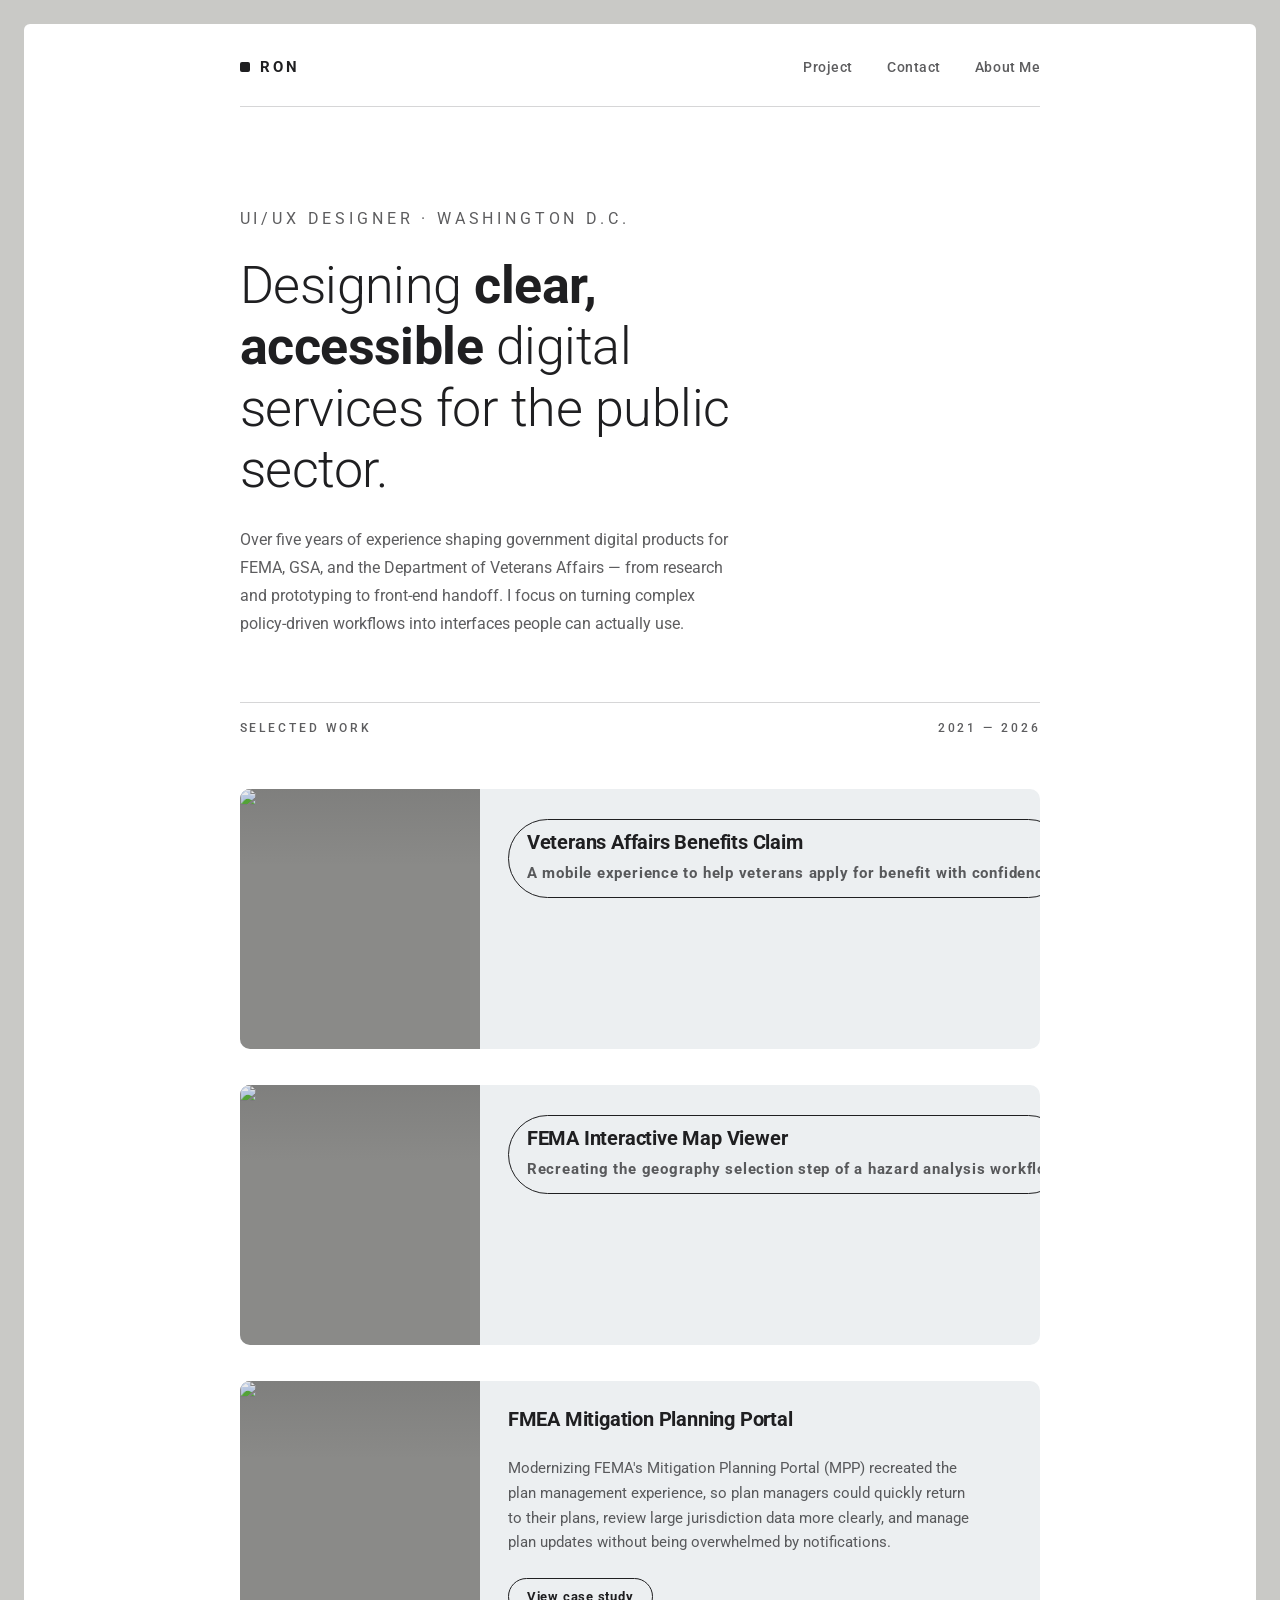
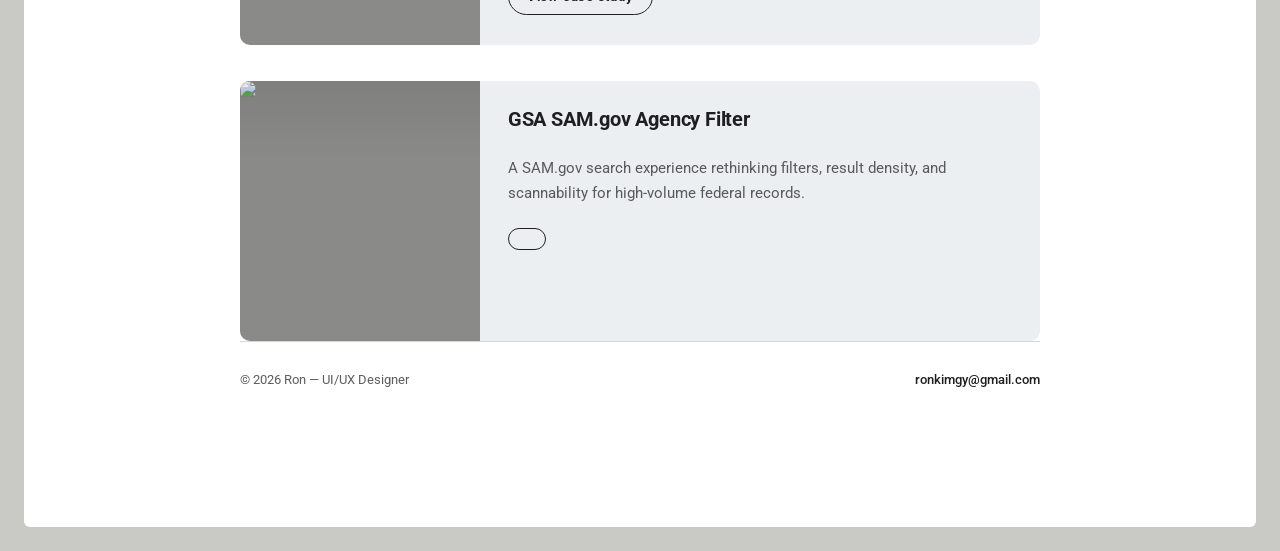
==== commit e521a65a: "Update index.html with new project cards and styles Added Font Awesome stylesheet and updated projec" ====
--- a/index.html
+++ b/index.html
@@ -14,6 +14,7 @@
 <!-- Drop a 1200×630 image at assets/og-cover.png to activate the social preview -->
 <meta property="og:image" content="https://ronkimgy-netizen.github.io/portfolio_2026/assets/og-cover.png">
 <meta name="twitter:card" content="summary_large_image">
+<link rel="stylesheet" href="https://cdnjs.cloudflare.com/ajax/libs/font-awesome/7.3.1/css/all.min.css">
 
 <link rel="icon" type="image/svg+xml" href="favicon.svg">
 <link rel="preconnect" href="https://fonts.googleapis.com">
@@ -45,283 +46,71 @@
 
       <section class="work" id="work" aria-label="Selected work">
         <div class="work-label"><span>Selected work</span><span>2021 — 2026</span></div>
-
+        <!--GRIT-->
         <article class="card reveal">
           <div class="card-media">
-            <svg viewBox="0 0 900 300" preserveAspectRatio="xMidYMid slice" xmlns="http://www.w3.org/2000/svg" role="img" aria-label="Flood mitigation planning platform web app mockup">
-              <rect width="900" height="300" fill="#eef1f4"/>
-              <!-- top nav -->
-              <rect width="900" height="44" fill="#16324f"/>
-              <circle cx="30" cy="22" r="9" fill="#5b8db8"/>
-              <rect x="48" y="16" width="120" height="12" rx="3" fill="#ffffff" opacity=".9"/>
-              <rect x="700" y="15" width="54" height="14" rx="3" fill="#ffffff" opacity=".45"/>
-              <rect x="766" y="15" width="54" height="14" rx="3" fill="#ffffff" opacity=".45"/>
-              <rect x="836" y="12" width="40" height="20" rx="10" fill="#2b6cb0"/>
-              <!-- sidebar -->
-              <rect y="44" width="200" height="256" fill="#ffffff"/>
-              <rect x="20" y="70" width="140" height="10" rx="3" fill="#16324f" opacity=".85"/>
-              <rect x="20" y="100" width="110" height="9" rx="3" fill="#8a9bb0"/>
-              <rect x="20" y="126" width="130" height="9" rx="3" fill="#8a9bb0"/>
-              <rect x="20" y="152" width="95" height="9" rx="3" fill="#8a9bb0"/>
-              <rect x="14" y="146" width="4" height="20" rx="2" fill="#2b6cb0"/>
-              <rect x="20" y="178" width="120" height="9" rx="3" fill="#c4cdd8"/>
-              <rect x="20" y="204" width="105" height="9" rx="3" fill="#c4cdd8"/>
-              <!-- search bar -->
-              <rect x="228" y="66" width="440" height="36" rx="18" fill="#ffffff" stroke="#c4cdd8"/>
-              <circle cx="250" cy="84" r="7" fill="none" stroke="#8a9bb0" stroke-width="2.5"/>
-              <line x1="255" y1="89" x2="261" y2="95" stroke="#8a9bb0" stroke-width="2.5" stroke-linecap="round"/>
-              <rect x="272" y="79" width="180" height="10" rx="3" fill="#c4cdd8"/>
-              <rect x="688" y="66" width="120" height="36" rx="18" fill="#2b6cb0"/>
-              <rect x="712" y="79" width="72" height="10" rx="3" fill="#ffffff"/>
-              <!-- document rows -->
-              <g>
-                <rect x="228" y="122" width="580" height="48" rx="8" fill="#ffffff"/>
-                <rect x="244" y="136" width="22" height="22" rx="4" fill="#dbe6f1"/>
-                <path d="M250 141h10v12h-10z" fill="#2b6cb0" opacity=".7"/>
-                <rect x="282" y="134" width="240" height="10" rx="3" fill="#16324f" opacity=".8"/>
-                <rect x="282" y="152" width="150" height="8" rx="3" fill="#8a9bb0"/>
-                <rect x="720" y="138" width="70" height="18" rx="9" fill="#e3edf7"/>
-              </g>
-              <g>
-                <rect x="228" y="178" width="580" height="48" rx="8" fill="#ffffff"/>
-                <rect x="244" y="192" width="22" height="22" rx="4" fill="#dbe6f1"/>
-                <path d="M250 197h10v12h-10z" fill="#2b6cb0" opacity=".7"/>
-                <rect x="282" y="190" width="280" height="10" rx="3" fill="#16324f" opacity=".8"/>
-                <rect x="282" y="208" width="130" height="8" rx="3" fill="#8a9bb0"/>
-                <rect x="720" y="194" width="70" height="18" rx="9" fill="#e3edf7"/>
-              </g>
-              <g>
-                <rect x="228" y="234" width="580" height="48" rx="8" fill="#ffffff"/>
-                <rect x="244" y="248" width="22" height="22" rx="4" fill="#dbe6f1"/>
-                <path d="M250 253h10v12h-10z" fill="#2b6cb0" opacity=".7"/>
-                <rect x="282" y="246" width="210" height="10" rx="3" fill="#16324f" opacity=".8"/>
-                <rect x="282" y="264" width="160" height="8" rx="3" fill="#8a9bb0"/>
-                <rect x="720" y="250" width="70" height="18" rx="9" fill="#e3edf7"/>
-              </g>
-            </svg>
-            <span class="media-index" aria-hidden="true">01</span>
+            <img src="/Project/VA-grit/img/GRIT_logo.png">
+          </div>
+          
+          <div class="card-body">
+            <a class="card-link" href="/Project/VA-grit/index.html">
+              <h2>Veterans Affairs Benefits Claim</h2>
+              <p>A mobile experience to help veterans apply for benefit with confidence and recieve all the help they deserve.</p>
+
+            </a>
+
+          </div>
+        </article>
+        <!--Map-Viewer-->
+        <article class="card reveal">
+          <div class="card-media">
+            <img src="Project/openhazus-interactive-map/img/landing-thumbnail.png">
           </div>
           <div class="card-body">
+            <a class="card-link" href="Project/openhazus-interactive-map/index.html">
               <h2>FEMA Interactive Map Viewer</h2>
-              <p>Redesigning the geography selection step of a hazard analysis workflow, making geospatial boundary selection accessible to analysts across all technical backgrounds.</p>
-            <a class="card-link" href="Project/openhazus-interactive-map/index.html">View case study<span class="visually-hidden"> — Flood Mitigation Planning Platform</span></a>
+              <p>Recreating the geography selection step of a hazard analysis workflow.</p>
+            </a>
+
+            
+          </div>
+        </article>
+        <!--MPP-->
+        <article class="card reveal">
+          <div class="card-media">
+           <img src="/Project/MPP_Application/img/landing-thumbnail.png">
+          </div>
+          <div class="card-body">
+              <h2>FMEA Mitigation Planning Portal</h2>
+              <p>Modernizing FEMA's Mitigation Planning Portal (MPP) recreated the plan management experience, so plan managers could quickly return to their plans, review large jurisdiction data more clearly, and manage plan updates without being overwhelmed by notifications.</p>
+            <a class="card-link" href="projects/cms-claims-review.html">View case study<span class="visually-hidden"> — CMS Claims Review Platform</span></a>
           </div>
         </article>
 
         <article class="card reveal">
-          <div class="card-media">
-            <svg viewBox="0 0 900 300" preserveAspectRatio="xMidYMid slice" xmlns="http://www.w3.org/2000/svg" role="img" aria-label="VA benefit claim mobile app mockup">
-              <defs>
-                <linearGradient id="gritBg" x1="0" y1="0" x2="1" y2="1">
-                  <stop offset="0" stop-color="#2e4636"/>
-                  <stop offset="1" stop-color="#1c2d22"/>
-                </linearGradient>
-              </defs>
-              <rect width="900" height="300" fill="url(#gritBg)"/>
-              <!-- phone 1 -->
-              <g transform="translate(330 30) rotate(-2)">
-                <rect width="150" height="310" rx="22" fill="#0f1512"/>
-                <rect x="6" y="6" width="138" height="298" rx="17" fill="#f6f7f5"/>
-                <rect x="20" y="24" width="70" height="10" rx="3" fill="#1c2d22"/>
-                <rect x="20" y="48" width="110" height="64" rx="10" fill="#dfe8e0"/>
-                <rect x="32" y="60" width="60" height="9" rx="3" fill="#2e4636"/>
-                <rect x="32" y="76" width="86" height="7" rx="3" fill="#8fa396"/>
-                <rect x="32" y="90" width="56" height="12" rx="6" fill="#3e7a4e"/>
-                <!-- upload card -->
-                <rect x="20" y="124" width="110" height="90" rx="10" fill="#ffffff" stroke="#cfd9d1"/>
-                <rect x="52" y="140" width="46" height="34" rx="6" fill="none" stroke="#3e7a4e" stroke-width="2" stroke-dasharray="5 4"/>
-                <path d="M75 168v-18M69 156l6-6 6 6" stroke="#3e7a4e" stroke-width="2.5" fill="none" stroke-linecap="round" stroke-linejoin="round"/>
-                <rect x="38" y="184" width="74" height="7" rx="3" fill="#8fa396"/>
-                <rect x="48" y="197" width="54" height="7" rx="3" fill="#cfd9d1"/>
-                <!-- checklist -->
-                <g transform="translate(20 226)">
-                  <rect width="110" height="26" rx="8" fill="#e9f2ea"/>
-                  <circle cx="15" cy="13" r="7" fill="#3e7a4e"/>
-                  <path d="M11.5 13l2.5 2.5 5-5" stroke="#fff" stroke-width="1.8" fill="none" stroke-linecap="round"/>
-                  <rect x="30" y="9" width="62" height="8" rx="3" fill="#2e4636" opacity=".7"/>
-                </g>
-                <g transform="translate(20 258)">
-                  <rect width="110" height="26" rx="8" fill="#ffffff" stroke="#cfd9d1"/>
-                  <circle cx="15" cy="13" r="7" fill="none" stroke="#8fa396" stroke-width="1.8"/>
-                  <rect x="30" y="9" width="50" height="8" rx="3" fill="#8fa396"/>
-                </g>
-              </g>
-              <!-- phone 2 (behind, right) -->
-              <g transform="translate(510 55) rotate(4)" opacity=".92">
-                <rect width="140" height="290" rx="20" fill="#0f1512"/>
-                <rect x="6" y="6" width="128" height="278" rx="15" fill="#f6f7f5"/>
-                <rect x="18" y="22" width="60" height="9" rx="3" fill="#1c2d22"/>
-                <!-- progress -->
-                <circle cx="82" cy="96" r="34" fill="none" stroke="#dfe8e0" stroke-width="8"/>
-                <path d="M82 62 a34 34 0 1 1 -29.4 17" fill="none" stroke="#3e7a4e" stroke-width="8" stroke-linecap="round"/>
-                <rect x="66" y="90" width="32" height="11" rx="3" fill="#2e4636"/>
-                <rect x="18" y="150" width="104" height="8" rx="3" fill="#8fa396"/>
-                <rect x="18" y="166" width="80" height="8" rx="3" fill="#cfd9d1"/>
-                <rect x="18" y="196" width="104" height="34" rx="10" fill="#3e7a4e"/>
-                <rect x="44" y="209" width="52" height="9" rx="3" fill="#ffffff"/>
-                <rect x="18" y="240" width="104" height="34" rx="10" fill="#ffffff" stroke="#cfd9d1"/>
-                <rect x="44" y="253" width="52" height="9" rx="3" fill="#8fa396"/>
-              </g>
-              <!-- dots deco -->
-              <circle cx="120" cy="80" r="3" fill="#8fa396" opacity=".5"/>
-              <circle cx="150" cy="200" r="4" fill="#8fa396" opacity=".35"/>
-              <circle cx="780" cy="70" r="3" fill="#8fa396" opacity=".5"/>
-              <circle cx="820" cy="230" r="4" fill="#8fa396" opacity=".3"/>
-            </svg>
-            <span class="media-index" aria-hidden="true">03</span>
-          </div>
-          <div class="card-body">
-              <h2>Veterans Affairs Benefits Claim</h2>
-              <p>A mobile experience to help veterans apply for benefit with confidence and recieve all the help they deserve.</p>
-            <a class="card-link" href="/Project/VA-grit/index.html">View case study<span class="visually-hidden"> — VA Benefit Claim Mobile App</span></a>
-          </div>
-        </article>
-
-        <article class="card reveal">
-          <div class="card-media">
-            <svg viewBox="0 0 900 300" preserveAspectRatio="xMidYMid slice" xmlns="http://www.w3.org/2000/svg" role="img" aria-label="Government search results interface mockup">
-              <rect width="900" height="300" fill="#f4f5f7"/>
-              <!-- header band -->
-              <rect width="900" height="70" fill="#243b53"/>
-              <rect x="60" y="20" width="90" height="12" rx="3" fill="#ffffff" opacity=".9"/>
-              <!-- search bar -->
-              <rect x="180" y="14" width="480" height="42" rx="21" fill="#ffffff"/>
-              <rect x="204" y="29" width="220" height="12" rx="3" fill="#aab4c0"/>
-              <rect x="596" y="20" width="56" height="30" rx="15" fill="#c94f2e"/>
-              <circle cx="624" cy="35" r="7" fill="none" stroke="#ffffff" stroke-width="2.5"/>
-              <line x1="629" y1="40" x2="634" y2="45" stroke="#ffffff" stroke-width="2.5" stroke-linecap="round"/>
-              <!-- filter rail -->
-              <rect x="60" y="94" width="170" height="190" rx="10" fill="#ffffff" stroke="#dde2e8"/>
-              <rect x="78" y="112" width="90" height="10" rx="3" fill="#243b53"/>
-              <g transform="translate(78 138)">
-                <rect width="14" height="14" rx="3" fill="#c94f2e"/>
-                <path d="M3.5 7l3 3 5-5.5" stroke="#fff" stroke-width="1.8" fill="none" stroke-linecap="round"/>
-                <rect x="22" y="3" width="88" height="8" rx="3" fill="#6b7683"/>
-              </g>
-              <g transform="translate(78 164)">
-                <rect width="14" height="14" rx="3" fill="#ffffff" stroke="#aab4c0"/>
-                <rect x="22" y="3" width="72" height="8" rx="3" fill="#6b7683"/>
-              </g>
-              <g transform="translate(78 190)">
-                <rect width="14" height="14" rx="3" fill="#ffffff" stroke="#aab4c0"/>
-                <rect x="22" y="3" width="96" height="8" rx="3" fill="#6b7683"/>
-              </g>
-              <g transform="translate(78 216)">
-                <rect width="14" height="14" rx="3" fill="#c94f2e"/>
-                <path d="M3.5 7l3 3 5-5.5" stroke="#fff" stroke-width="1.8" fill="none" stroke-linecap="round"/>
-                <rect x="22" y="3" width="64" height="8" rx="3" fill="#6b7683"/>
-              </g>
-              <rect x="78" y="250" width="100" height="9" rx="3" fill="#2b6cb0"/>
-              <!-- result chips -->
-              <rect x="254" y="94" width="92" height="24" rx="12" fill="#e3edf7"/>
-              <rect x="270" y="102" width="60" height="8" rx="3" fill="#2b6cb0"/>
-              <rect x="354" y="94" width="80" height="24" rx="12" fill="#e3edf7"/>
-              <rect x="370" y="102" width="48" height="8" rx="3" fill="#2b6cb0"/>
-              <!-- results -->
-              <g>
-                <rect x="254" y="132" width="586" height="66" rx="8" fill="#ffffff" stroke="#dde2e8"/>
-                <rect x="272" y="146" width="300" height="11" rx="3" fill="#2b6cb0"/>
-                <rect x="272" y="166" width="430" height="8" rx="3" fill="#6b7683"/>
-                <rect x="272" y="180" width="180" height="8" rx="3" fill="#aab4c0"/>
-                <rect x="756" y="146" width="66" height="20" rx="10" fill="#eaf6ec"/>
-              </g>
-              <g>
-                <rect x="254" y="208" width="586" height="66" rx="8" fill="#ffffff" stroke="#dde2e8"/>
-                <rect x="272" y="222" width="260" height="11" rx="3" fill="#2b6cb0"/>
-                <rect x="272" y="242" width="470" height="8" rx="3" fill="#6b7683"/>
-                <rect x="272" y="256" width="150" height="8" rx="3" fill="#aab4c0"/>
-                <rect x="756" y="222" width="66" height="20" rx="10" fill="#fdf1e7"/>
-              </g>
-            </svg>
-            <span class="media-index" aria-hidden="true">04</span>
+          <div class="card-media card-media--placeholder">
+            <img src="/Project/gsa_samgov/img/landing_thumbnail.png">
           </div>
           <div class="card-body">
               <h2>GSA SAM.gov Agency Filter</h2>
               <p>A SAM.gov search experience rethinking filters, result density, and scannability for high-volume federal records.</p>
-            <a class="card-link" href="projects/gov-search-redesign.html">View case study<span class="visually-hidden"> — GSA SAM.gov Search Results</span></a>
+            <a class="card-link"><i class="fa-solid fa-lock"></i></a>
           </div>
         </article>
-
+        <!--
         <article class="card reveal">
-          <div class="card-media">
-            <svg viewBox="0 0 900 300" preserveAspectRatio="xMidYMid slice" xmlns="http://www.w3.org/2000/svg" role="img" aria-label="CMS claims review platform dashboard mockup">
-              <rect width="900" height="300" fill="#f2f4f6"/>
-              <!-- top nav -->
-              <rect width="900" height="46" fill="#1a4480"/>
-              <circle cx="32" cy="23" r="9" fill="#5b8db8"/>
-              <rect x="52" y="17" width="110" height="12" rx="3" fill="#ffffff" opacity=".9"/>
-              <rect x="640" y="16" width="60" height="14" rx="3" fill="#ffffff" opacity=".45"/>
-              <rect x="716" y="16" width="60" height="14" rx="3" fill="#ffffff" opacity=".45"/>
-              <circle cx="856" cy="23" r="11" fill="#5b8db8"/>
-              <!-- queue panel -->
-              <rect x="24" y="70" width="330" height="212" rx="10" fill="#ffffff" stroke="#d5dce3"/>
-              <rect x="42" y="88" width="140" height="11" rx="3" fill="#1a4480"/>
-              <rect x="252" y="86" width="84" height="20" rx="10" fill="#e1ebf7"/>
-              <g>
-                <rect x="42" y="116" width="294" height="44" rx="8" fill="#eef4fb"/>
-                <rect x="50" y="124" width="4" height="28" rx="2" fill="#2672de"/>
-                <rect x="66" y="126" width="150" height="9" rx="3" fill="#1a4480" opacity=".85"/>
-                <rect x="66" y="142" width="100" height="7" rx="3" fill="#8296a9"/>
-                <rect x="266" y="128" width="60" height="18" rx="9" fill="#fde9cc"/>
-              </g>
-              <g>
-                <rect x="42" y="168" width="294" height="44" rx="8" fill="#ffffff" stroke="#e3e9ef"/>
-                <rect x="66" y="178" width="170" height="9" rx="3" fill="#42556a"/>
-                <rect x="66" y="194" width="90" height="7" rx="3" fill="#8296a9"/>
-                <rect x="266" y="180" width="60" height="18" rx="9" fill="#e4f2e6"/>
-              </g>
-              <g>
-                <rect x="42" y="220" width="294" height="44" rx="8" fill="#ffffff" stroke="#e3e9ef"/>
-                <rect x="66" y="230" width="130" height="9" rx="3" fill="#42556a"/>
-                <rect x="66" y="246" width="110" height="7" rx="3" fill="#8296a9"/>
-                <rect x="266" y="232" width="60" height="18" rx="9" fill="#fbe4e4"/>
-              </g>
-              <!-- detail panel -->
-              <rect x="378" y="70" width="498" height="212" rx="10" fill="#ffffff" stroke="#d5dce3"/>
-              <rect x="398" y="90" width="220" height="12" rx="3" fill="#1a4480"/>
-              <rect x="398" y="112" width="130" height="8" rx="3" fill="#8296a9"/>
-              <rect x="770" y="88" width="88" height="26" rx="13" fill="#2672de"/>
-              <rect x="790" y="97" width="48" height="8" rx="3" fill="#ffffff"/>
-              <line x1="398" y1="134" x2="856" y2="134" stroke="#e3e9ef"/>
-              <!-- evidence rows -->
-              <g>
-                <rect x="398" y="148" width="286" height="38" rx="8" fill="#f6f9fc"/>
-                <rect x="410" y="158" width="18" height="18" rx="4" fill="#dbe6f1"/>
-                <rect x="438" y="156" width="150" height="8" rx="3" fill="#42556a"/>
-                <rect x="438" y="170" width="100" height="7" rx="3" fill="#8296a9"/>
-              </g>
-              <g>
-                <rect x="398" y="194" width="286" height="38" rx="8" fill="#f6f9fc"/>
-                <rect x="410" y="204" width="18" height="18" rx="4" fill="#dbe6f1"/>
-                <rect x="438" y="202" width="180" height="8" rx="3" fill="#42556a"/>
-                <rect x="438" y="216" width="80" height="7" rx="3" fill="#8296a9"/>
-              </g>
-              <g>
-                <rect x="398" y="240" width="286" height="38" rx="8" fill="#f6f9fc"/>
-                <rect x="410" y="250" width="18" height="18" rx="4" fill="#dbe6f1"/>
-                <rect x="438" y="248" width="140" height="8" rx="3" fill="#42556a"/>
-                <rect x="438" y="262" width="110" height="7" rx="3" fill="#8296a9"/>
-              </g>
-              <!-- decision rail -->
-              <rect x="700" y="148" width="158" height="130" rx="8" fill="#f6f9fc" stroke="#e3e9ef"/>
-              <rect x="716" y="162" width="90" height="9" rx="3" fill="#1a4480"/>
-              <rect x="716" y="184" width="126" height="24" rx="12" fill="#e4f2e6"/>
-              <rect x="736" y="192" width="70" height="8" rx="3" fill="#2e7d43"/>
-              <rect x="716" y="216" width="126" height="24" rx="12" fill="#fbe4e4"/>
-              <rect x="736" y="224" width="60" height="8" rx="3" fill="#b02a30"/>
-              <rect x="716" y="248" width="126" height="24" rx="12" fill="#eef1f4" stroke="#d5dce3"/>
-              <rect x="736" y="256" width="78" height="8" rx="3" fill="#6b7683"/>
-            </svg>
+          <div class="card-media card-media--placeholder">
             <span class="media-index" aria-hidden="true">05</span>
           </div>
           <div class="card-body">
               <h2>CMS Medical Review Application</h2>
               <p>A review workspace for Medicare claims — triaging high-volume queues and surfacing decision-critical evidence so reviewers can decide faster, with confidence.</p>
-            <a class="card-link" href="projects/cms-claims-review.html">View case study<span class="visually-hidden"> — CMS Claims Review Platform</span></a>
+            <a class="card-link"><a class="card-link"><i class="fa-solid fa-lock"></i></a></a>
           </div>
         </article>
       </section>
-
+      -->
+      <!--
       <section class="contact reveal" id="contact" aria-labelledby="contact-title">
         <div class="work-label"><span>Contact</span></div>
         <h2 id="contact-title" class="contact-title">Contact <strong>with me!</strong></h2>
@@ -333,7 +122,7 @@
         <p class="contact-note">The button opens your email app with the message addressed to me.</p>
       </section>
     </main>
-
+-->
     <footer>
       <span>© 2026 Ron — UI/UX Designer</span>
       <a href="mailto:ronkimgy@gmail.com">ronkimgy@gmail.com</a>
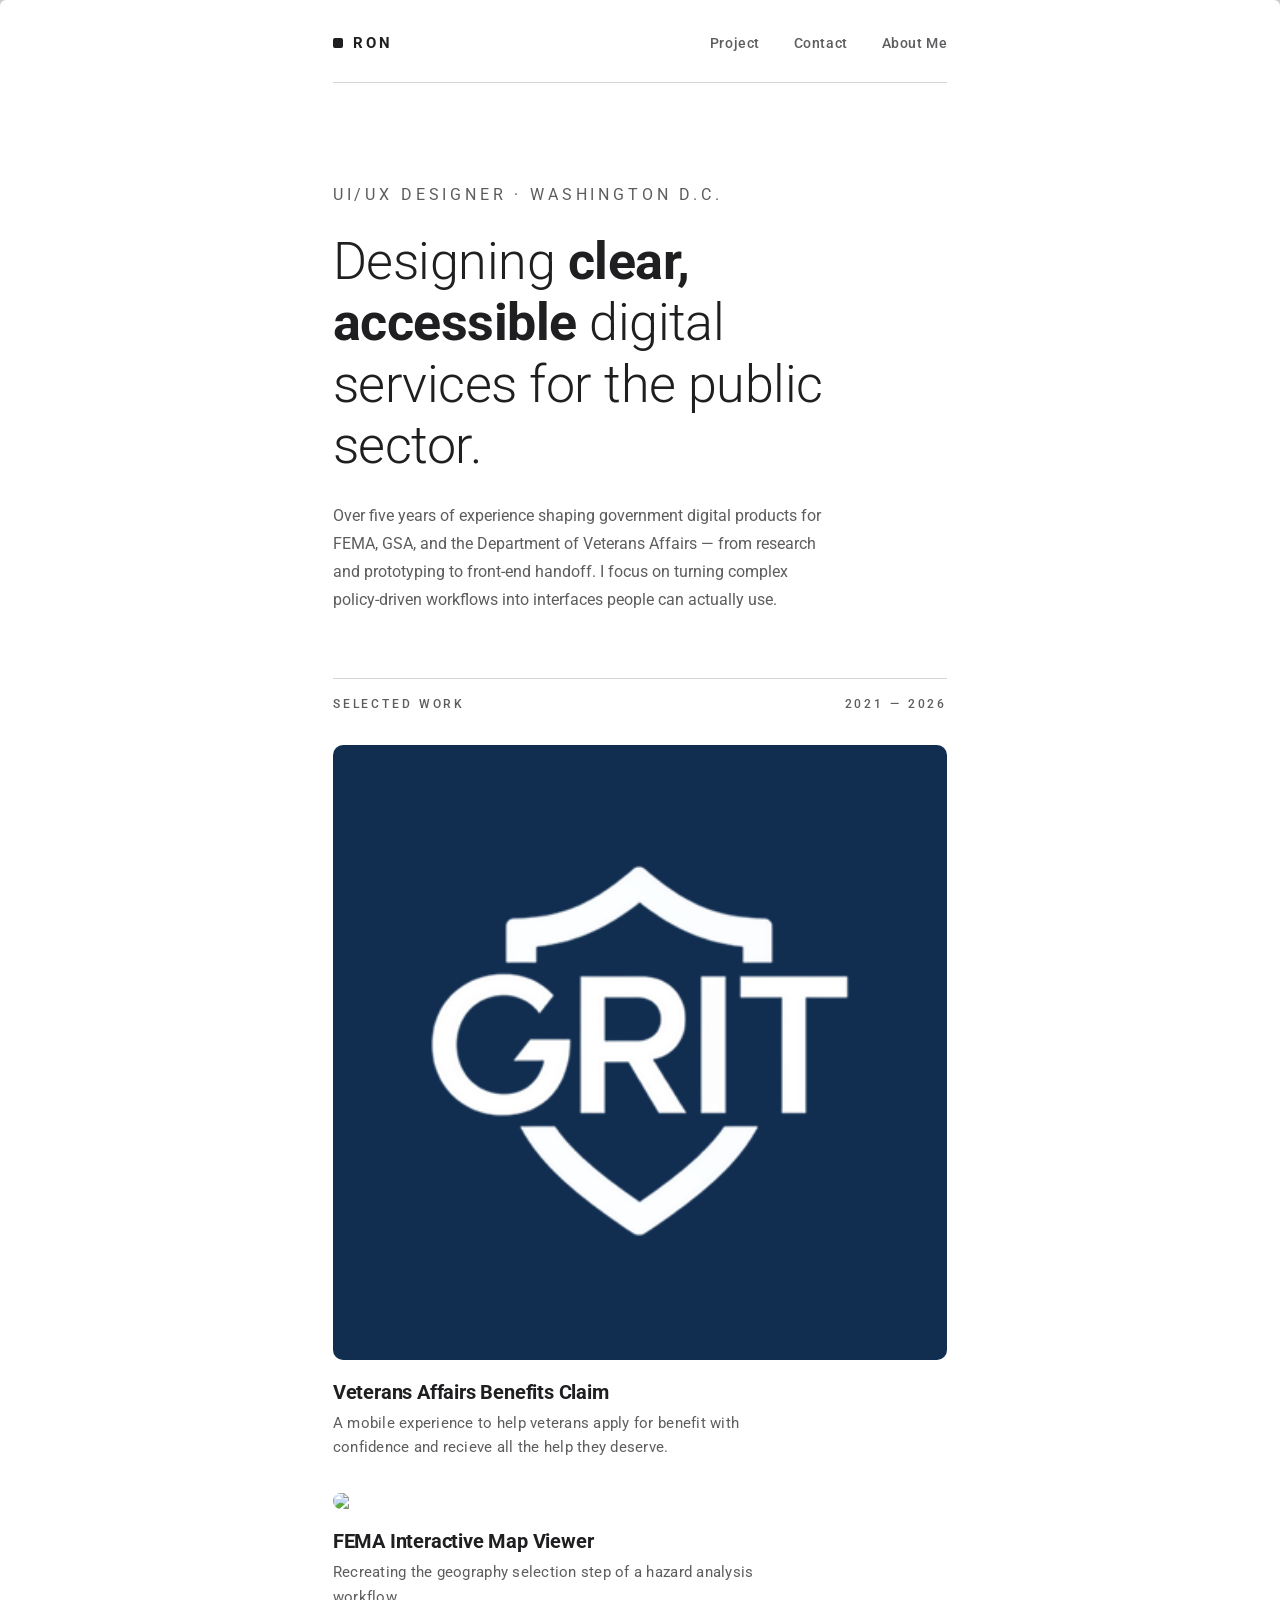
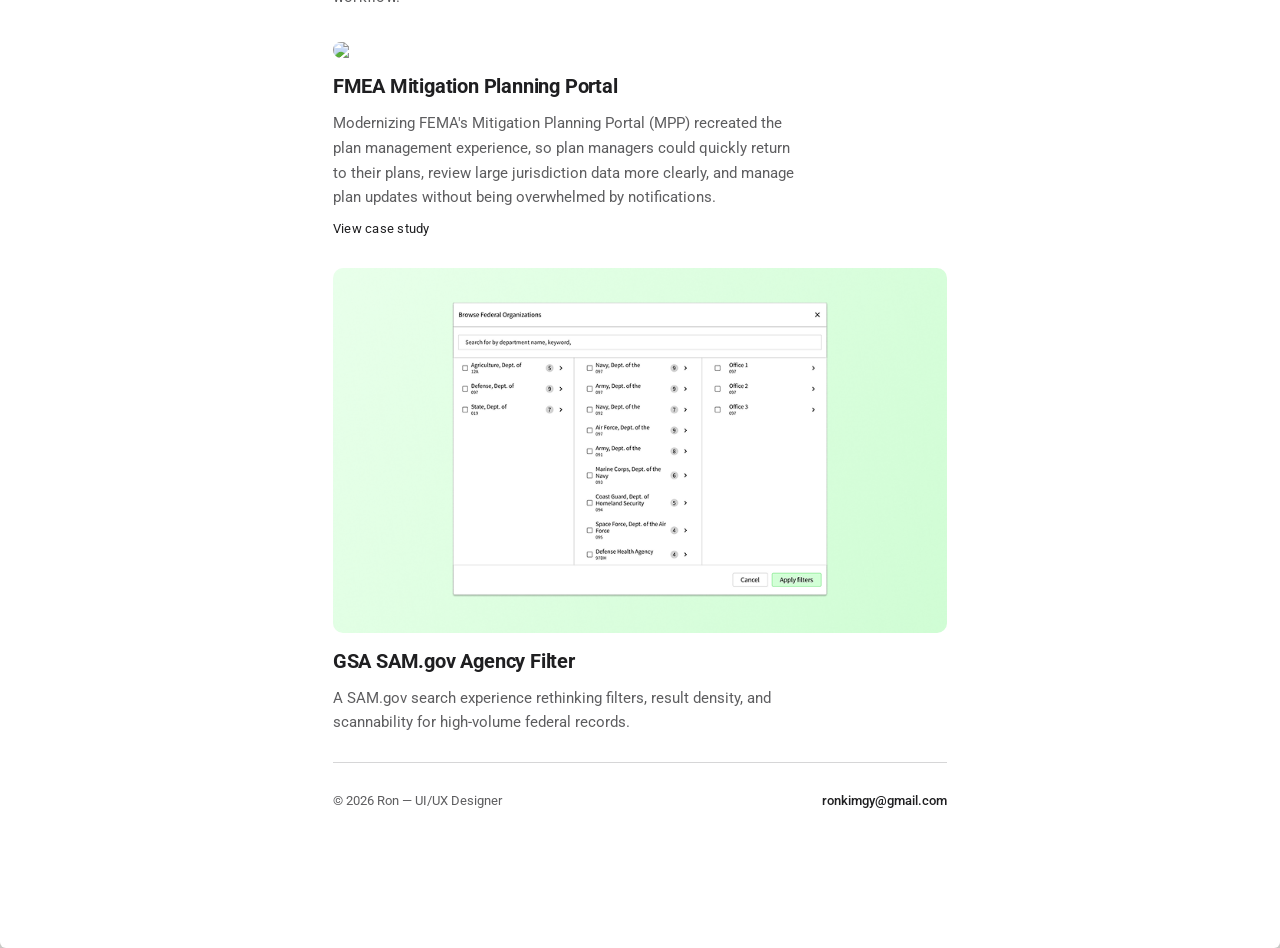
==== commit bb0af004: "Update image paths in index.html" ====
--- a/index.html
+++ b/index.html
@@ -49,7 +49,7 @@
         <!--GRIT-->
         <article class="card reveal">
           <div class="card-media">
-            <img src="/Project/VA-grit/img/GRIT_logo.png">
+            <img src="va-grit/img/GRIT_logo.png">
           </div>
           
           <div class="card-body">
@@ -64,7 +64,7 @@
         <!--Map-Viewer-->
         <article class="card reveal">
           <div class="card-media">
-            <img src="Project/openhazus-interactive-map/img/landing-thumbnail.png">
+            <img src="Interactive_Map/img/landing-thumbnail.png">
           </div>
           <div class="card-body">
             <a class="card-link" href="Project/openhazus-interactive-map/index.html">
@@ -78,7 +78,7 @@
         <!--MPP-->
         <article class="card reveal">
           <div class="card-media">
-           <img src="/Project/MPP_Application/img/landing-thumbnail.png">
+           <img src="MPP-Application/img/landing-thumbnail.png">
           </div>
           <div class="card-body">
               <h2>FMEA Mitigation Planning Portal</h2>
@@ -89,7 +89,7 @@
 
         <article class="card reveal">
           <div class="card-media card-media--placeholder">
-            <img src="/Project/gsa_samgov/img/landing_thumbnail.png">
+            <img src="gsa_samgov/img/landing_thumbnail.png">
           </div>
           <div class="card-body">
               <h2>GSA SAM.gov Agency Filter</h2>
--- a/styles.css
+++ b/styles.css
@@ -34,7 +34,6 @@
   font-family:var(--font);
   background:var(--panel-soft);
   color:var(--ink);
-  padding:clamp(12px,2vw,24px);
   -webkit-font-smoothing:antialiased;
 }
 .canvas{
@@ -45,7 +44,7 @@
   position:relative;
 }
 .shell{
-  width:min(1200px,65%);
+  width:min(1200px,48%);
   margin:0 auto;
 }
 img{max-width:100%;height:auto;display:block}
@@ -120,26 +119,35 @@
 .work-label span{font-size:12px;letter-spacing:.24em;text-transform:uppercase;font-weight:var(--fw-medium);color:var(--muted)}
 
 .card{
-  background:var(--paper);
+
+  margin-top:16px;
+  overflow:hidden;
+  display:flex;flex-direction:column;
+  transition:transform .3s ease, box-shadow .3s ease;
+}
+.card-media img{
+  width:100%;
+  height:auto;
+  display:block;
   border-radius:var(--radius-card);
-  margin-top:36px;
-  overflow:hidden;
-  display:grid;grid-template-columns:30% 70%;align-items:stretch;
-  transition:transform .3s ease, box-shadow .3s ease;
-}
-.card:hover{transform:translateY(-4px);box-shadow:0 18px 40px rgba(31,31,33,.16)}
+}
 
 .card-media{
-  height:100%;min-height:260px;background:var(--media);position:relative;overflow:hidden;
+  width:100%;position:relative;overflow:hidden;
+}
+.card-media--placeholder{
+  min-height:260px;
 }
 .card-media svg{
   position:absolute;inset:0;width:100%;height:100%;display:block;
 }
 .card-media::before{
   content:"";position:absolute;inset:0;z-index:1;
-  background:linear-gradient(180deg,rgba(31,31,33,.10),rgba(31,31,33,0) 30%);
   pointer-events:none;
 }
+
+
+
 .media-tag,.media-index{z-index:2}
 .media-tag{
   position:absolute;top:20px;left:22px;
@@ -153,18 +161,16 @@
   letter-spacing:-.03em;user-select:none;
 }
 .card-body{
-  display:flex;flex-direction:column;align-items:flex-start;gap:18px;
-  padding:26px 28px 30px;
+  display:flex;flex-direction:column;align-items:flex-start;gap:6px;
+  padding:16px 0px;
 }
 .card-body h2,.card-body h3{font-size:20px;font-weight:var(--fw-bold);letter-spacing:-.01em;margin-bottom:8px}
 .card-body p{font-size:14.5px;line-height:1.7;color:var(--muted);max-width:58ch}
 .card-link{
-  flex-shrink:0;margin-top:4px;font-size:13px;font-weight:var(--fw-bold);letter-spacing:.06em;
-  color:var(--ink);text-decoration:none;white-space:nowrap;
-  border:1.5px solid var(--ink);border-radius:99px;padding:10px 18px;
+  flex-shrink:0;margin-top:4px;font-size:13px;letter-spacing:.02em;
+  color:var(--ink);text-decoration:none;
   transition:background .2s ease,color .2s ease;
 }
-.card-link:hover{background:var(--ink);color:var(--panel)}
 .card-link:focus-visible{outline:2px solid var(--ink);outline-offset:3px}
 
 /* ---------- contact ---------- */
@@ -302,6 +308,36 @@
 .cs-pager .back-link:hover{color:var(--ink)}
 
 /* =====================================================================
+   About page
+   ===================================================================== */
+.about-hero{
+  padding:72px 0 96px;
+  display:grid;grid-template-columns:280px 1fr;gap:60px;align-items:start;
+}
+.about-photo-placeholder{
+  width:100%;aspect-ratio:2/3;border-radius:var(--radius-card);
+  background:var(--media);color:var(--paper);
+  display:flex;flex-direction:column;align-items:center;justify-content:center;gap:14px;
+  filter:grayscale(1);
+}
+.about-photo-placeholder span{
+  font-size:12px;font-weight:var(--fw-medium);letter-spacing:.04em;text-align:center;line-height:1.5;
+}
+.about-lede{
+  font-size:clamp(20px,2.3vw,28px);
+  font-weight:var(--fw-light);line-height:1.55;letter-spacing:-.005em;
+  color:var(--ink);max-width:56ch;
+}
+.about-lede--note{margin-top:40px;color:var(--muted)}
+.chip-wrap{position:relative;display:inline}
+.chip{
+  display:inline-flex;align-items:center;justify-content:center;
+  width:34px;height:34px;margin:0 2px -8px 4px;
+  background:var(--paper);border-radius:8px;font-size:17px;line-height:1;
+  box-shadow:0 6px 14px rgba(31,31,33,.16);
+}
+
+/* =====================================================================
    Scroll reveal — gated on html.js so content is never hidden without JS
    ===================================================================== */
 .js .reveal{
@@ -312,13 +348,12 @@
 
 /* ---------- responsive ---------- */
 @media (max-width:680px){
+  .shell{width:90%}
   header{padding:24px 0 20px}
   nav{gap:20px}
   .intro{padding:48px 0 40px}
-  .card{grid-template-columns:1fr}
-  .card-media{height:210px;min-height:0}
   .media-index{font-size:72px}
-  .card-body{flex-direction:column;gap:18px;padding:22px 20px 26px}
+  .card-body{flex-direction:column;gap:6px;padding:22px 0px 26px}
   .cs-hero{padding-top:48px}
   .cs-section{padding-top:48px}
   .cs-num{font-size:42px}
@@ -326,14 +361,17 @@
   .cs-placeholder{min-height:220px}
   .cs-figure--cover .cs-placeholder{min-height:260px}
   .cs-pager{flex-wrap:wrap;padding-bottom:56px}
+  .about-hero{grid-template-columns:1fr;padding:48px 0 64px;gap:28px}
+  .about-photo{width:160px}
+  .about-lede--note{margin-top:28px}
 }
 @media (max-width:400px){
-  .shell{width:92%}
   nav{gap:14px}
   nav a{font-size:13px}
   .media-index{font-size:56px}
   .cs-meta{grid-template-columns:1fr 1fr}
   .cs-stat strong{font-size:34px}
+
 }
 
 /* ---------- reduced motion ---------- */
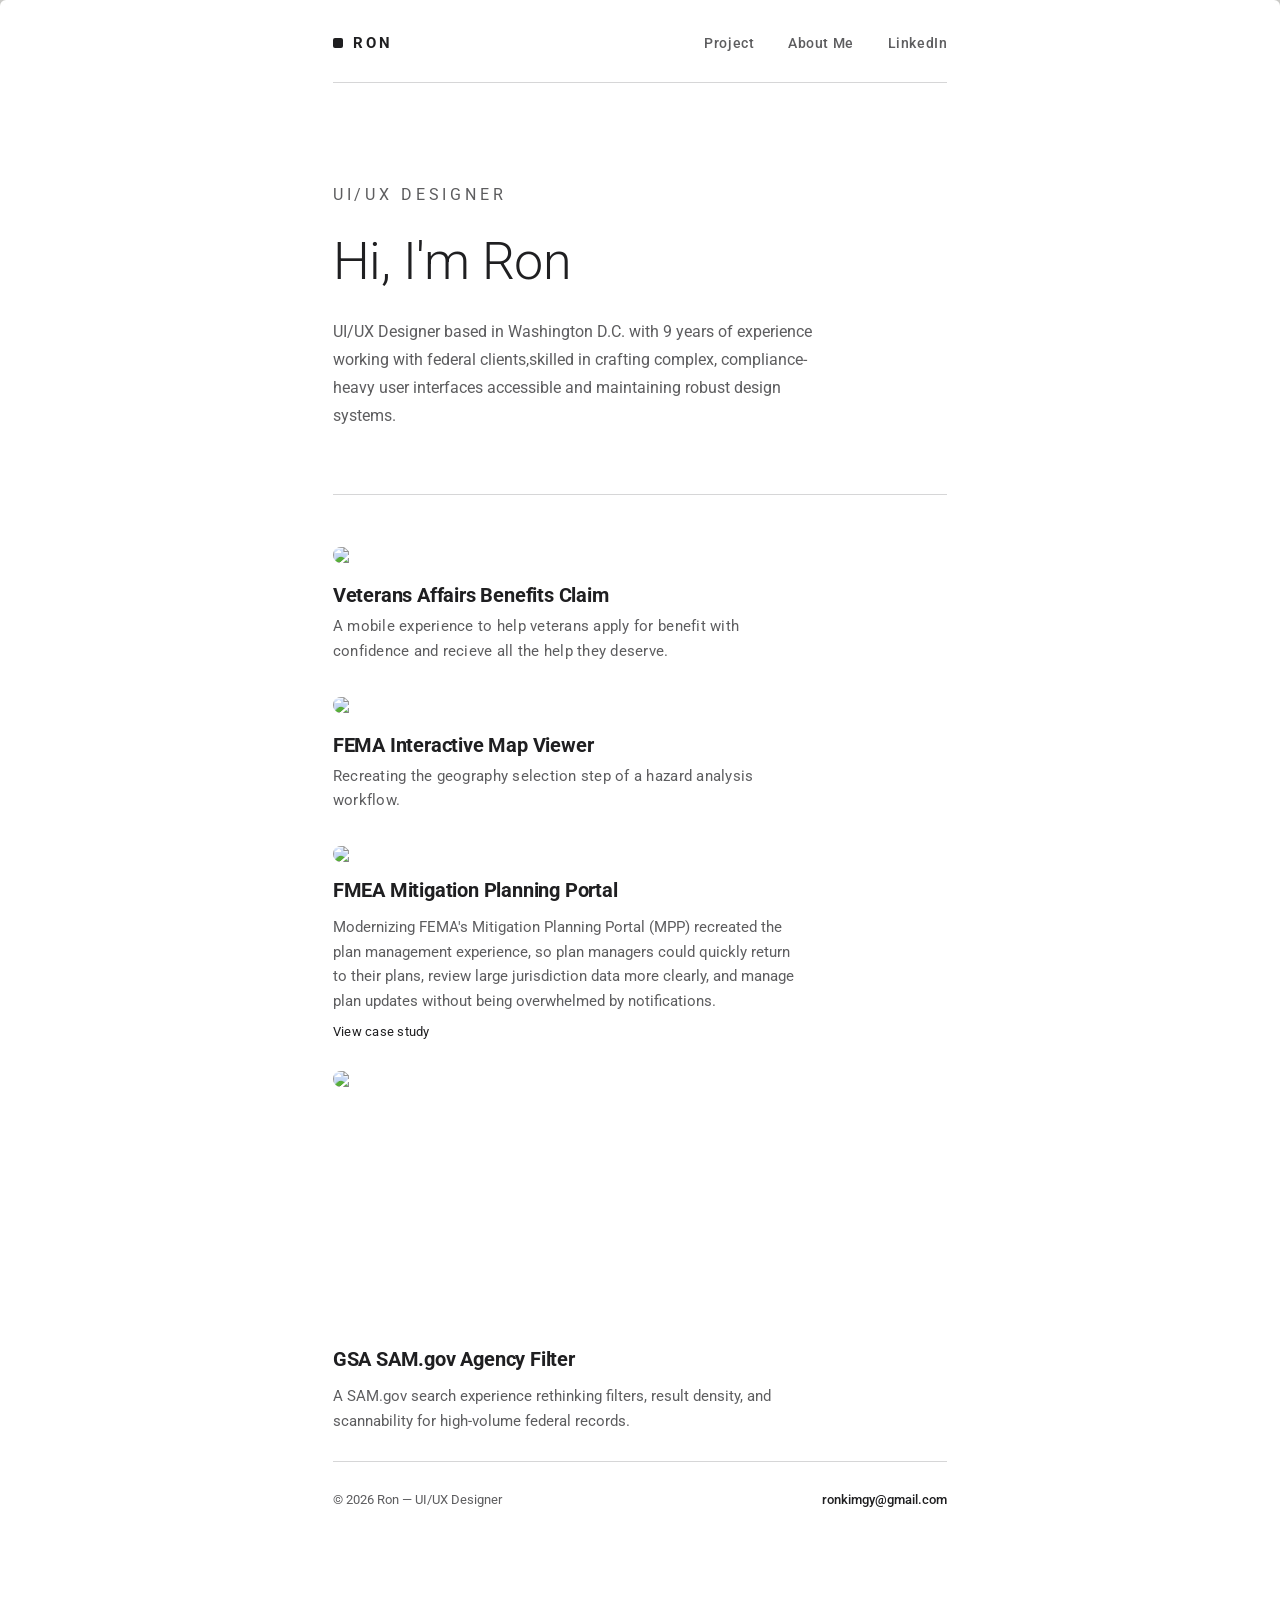
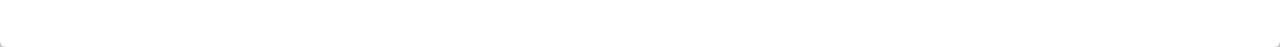
==== commit 97c6eda2: "Revise portfolio details and image sources in index.html Updated content and links for the portfolio" ====
--- a/index.html
+++ b/index.html
@@ -32,24 +32,25 @@
       <a class="logo" href="index.html">Ron</a>
       <nav aria-label="Primary">
         <a href="index.html">Project</a>
-        <a href="#contact">Contact</a>
         <a href="AboutMe/index.html">About Me</a>
+        <a href="https://www.linkedin.com/in/ronkimgy/">LinkedIn</a>
       </nav>
     </header>
 
     <main>
       <section class="intro reveal" id="about">
-        <p class="eyebrow">UI/UX Designer · Washington D.C.</p>
-        <h1>Designing <strong>clear, accessible</strong> digital services for the public sector.</h1>
-        <p>Over five years of experience shaping government digital products for FEMA, GSA, and the Department of Veterans Affairs — from research and prototyping to front-end handoff. I focus on turning complex policy-driven workflows into interfaces people can actually use.</p>
+        <p class="eyebrow">UI/UX Designer</p>
+        
+        <h1>Hi, I'm Ron</h1>
+        <p> UI/UX Designer based in Washington D.C. with 9 years of experience working with federal clients,skilled in crafting complex, compliance-heavy user interfaces accessible and maintaining robust design systems.</p>
       </section>
 
       <section class="work" id="work" aria-label="Selected work">
-        <div class="work-label"><span>Selected work</span><span>2021 — 2026</span></div>
+        <div class="work-label"></div>
         <!--GRIT-->
         <article class="card reveal">
           <div class="card-media">
-            <img src="va-grit/img/GRIT_logo.png">
+            <img src="/Project/VA-grit/img/GRIT_logo.png">
           </div>
           
           <div class="card-body">
@@ -64,7 +65,7 @@
         <!--Map-Viewer-->
         <article class="card reveal">
           <div class="card-media">
-            <img src="Interactive_Map/img/landing-thumbnail.png">
+            <img src="Project/openhazus-interactive-map/img/landing-thumbnail.png">
           </div>
           <div class="card-body">
             <a class="card-link" href="Project/openhazus-interactive-map/index.html">
@@ -78,7 +79,7 @@
         <!--MPP-->
         <article class="card reveal">
           <div class="card-media">
-           <img src="MPP-Application/img/landing-thumbnail.png">
+           <img src="/Project/MPP_Application/img/landing-thumbnail.png">
           </div>
           <div class="card-body">
               <h2>FMEA Mitigation Planning Portal</h2>
@@ -89,7 +90,7 @@
 
         <article class="card reveal">
           <div class="card-media card-media--placeholder">
-            <img src="gsa_samgov/img/landing_thumbnail.png">
+            <img src="/Project/gsa_samgov/img/landing_thumbnail.png">
           </div>
           <div class="card-body">
               <h2>GSA SAM.gov Agency Filter</h2>
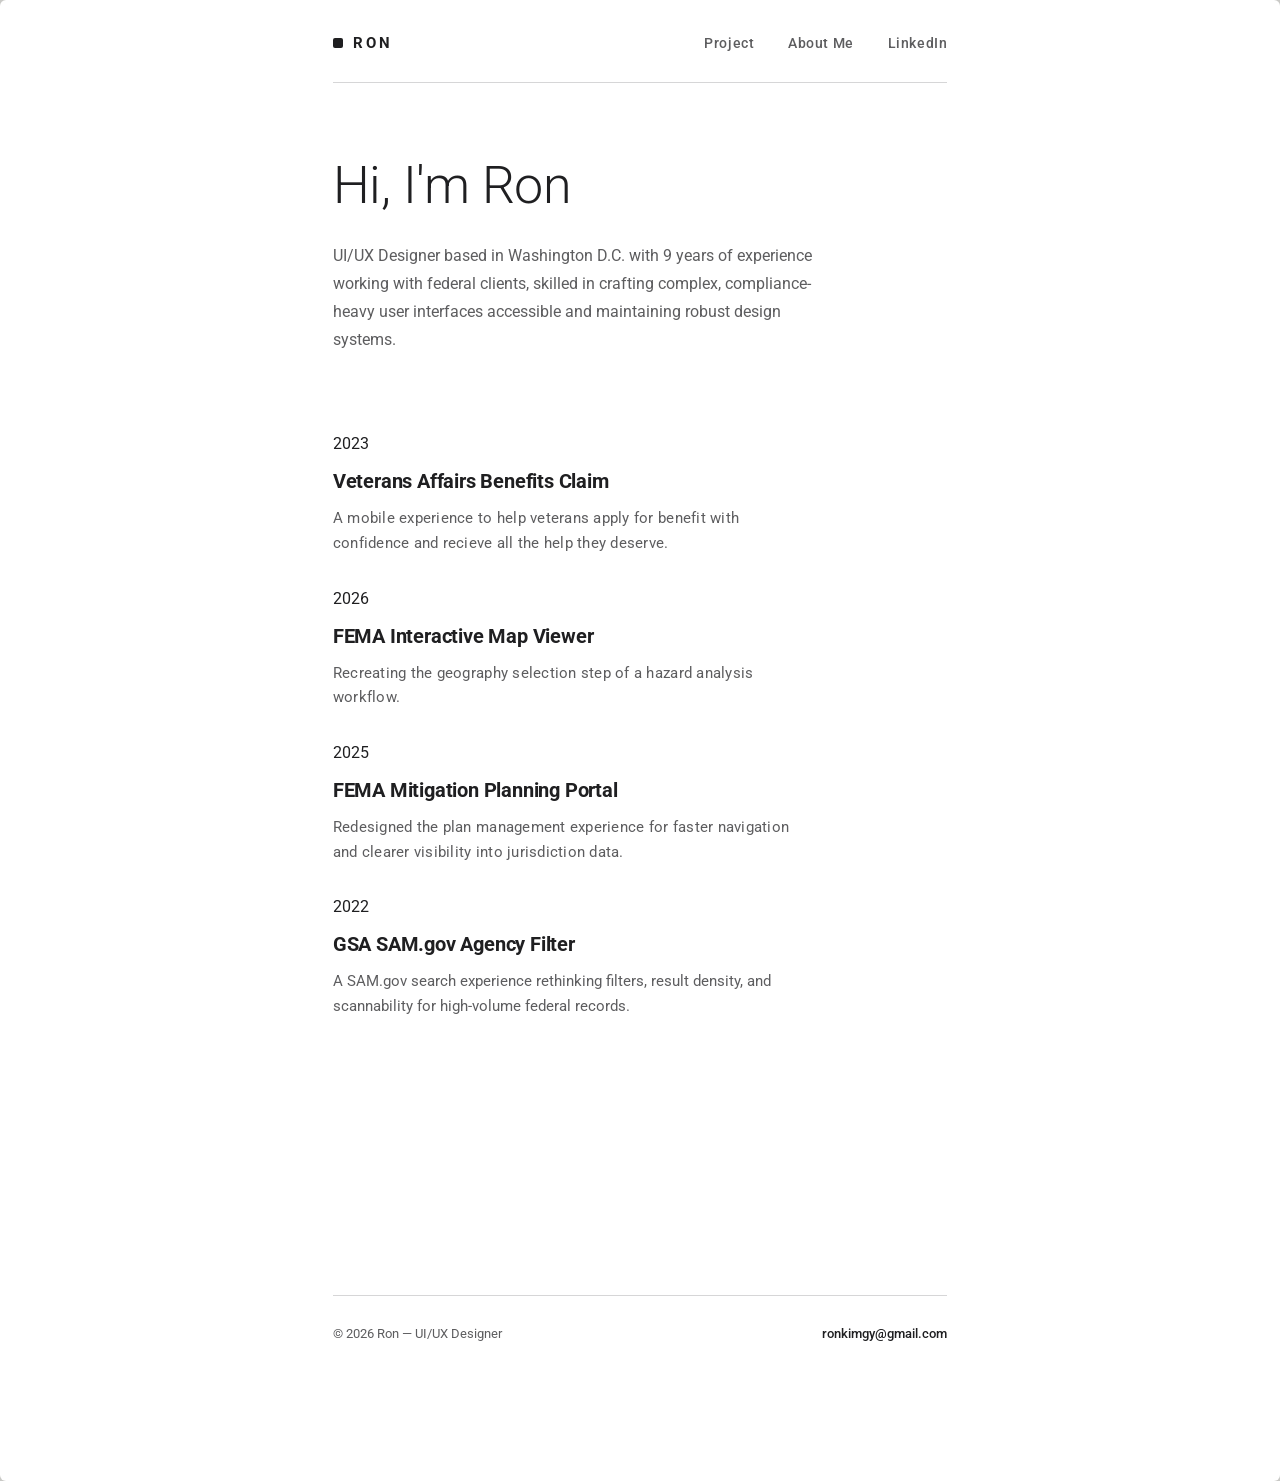
==== commit e3d8d99a: "Refactor project card structure in index.html Removed redundant elements and improved structure for " ====
--- a/index.html
+++ b/index.html
@@ -39,63 +39,75 @@
 
     <main>
       <section class="intro reveal" id="about">
-        <p class="eyebrow">UI/UX Designer</p>
-        
         <h1>Hi, I'm Ron</h1>
-        <p> UI/UX Designer based in Washington D.C. with 9 years of experience working with federal clients,skilled in crafting complex, compliance-heavy user interfaces accessible and maintaining robust design systems.</p>
+        <p> UI/UX Designer based in Washington D.C. with 9 years of experience working with federal clients, skilled in crafting complex, compliance-heavy user interfaces accessible and maintaining robust design systems.</p>
       </section>
 
       <section class="work" id="work" aria-label="Selected work">
-        <div class="work-label"></div>
         <!--GRIT-->
         <article class="card reveal">
-          <div class="card-media">
-            <img src="/Project/VA-grit/img/GRIT_logo.png">
-          </div>
-          
-          <div class="card-body">
-            <a class="card-link" href="/Project/VA-grit/index.html">
-              <h2>Veterans Affairs Benefits Claim</h2>
-              <p>A mobile experience to help veterans apply for benefit with confidence and recieve all the help they deserve.</p>
-
-            </a>
-
+          <div class="card-row">
+            <span class="card-year">2023</span>
+            <div class="card-main">
+              <a class="card-link" href="/Project/VA-grit/index.html">
+                <div class="card-body">
+                  <h2>Veterans Affairs Benefits Claim</h2>
+                  <p>A mobile experience to help veterans apply for benefit with confidence and recieve all the help they deserve.</p>
+                </div>
+                <div class="card-media">
+                  <img src="/Project/VA-grit/img/GRIT_logo.png" alt="">
+                </div>
+              </a>
+            </div>
           </div>
         </article>
         <!--Map-Viewer-->
         <article class="card reveal">
-          <div class="card-media">
-            <img src="Project/openhazus-interactive-map/img/landing-thumbnail.png">
-          </div>
-          <div class="card-body">
-            <a class="card-link" href="Project/openhazus-interactive-map/index.html">
-              <h2>FEMA Interactive Map Viewer</h2>
-              <p>Recreating the geography selection step of a hazard analysis workflow.</p>
-            </a>
-
-            
+          <div class="card-row">
+            <span class="card-year">2026</span>
+            <div class="card-main">
+              <a class="card-link" href="Project/openhazus-interactive-map/index.html">
+                <div class="card-body">
+                  <h2>FEMA Interactive Map Viewer</h2>
+                  <p>Recreating the geography selection step of a hazard analysis workflow.</p>
+                </div>
+                <div class="card-media">
+                  <img src="Project/openhazus-interactive-map/img/landing-thumbnail.png" alt="">
+                </div>
+              </a>
+            </div>
           </div>
         </article>
         <!--MPP-->
         <article class="card reveal">
-          <div class="card-media">
-           <img src="/Project/MPP_Application/img/landing-thumbnail.png">
-          </div>
-          <div class="card-body">
-              <h2>FMEA Mitigation Planning Portal</h2>
-              <p>Modernizing FEMA's Mitigation Planning Portal (MPP) recreated the plan management experience, so plan managers could quickly return to their plans, review large jurisdiction data more clearly, and manage plan updates without being overwhelmed by notifications.</p>
-            <a class="card-link" href="projects/cms-claims-review.html">View case study<span class="visually-hidden"> — CMS Claims Review Platform</span></a>
+          <div class="card-row">
+            <span class="card-year">2025</span>
+            <div class="card-main">
+              <a class="card-link" href="project/MPP_Application/index.html">
+                <div class="card-body">
+                  <h2>FEMA Mitigation Planning Portal</h2>
+                  <p>Redesigned the plan management experience for faster navigation and clearer visibility into jurisdiction data.</p>
+                </div>
+                <div class="card-media">
+                  <img src="/Project/MPP_Application/img/landing-thumbnail.png" alt="">
+                </div>
+              </a>
+            </div>
           </div>
         </article>
-
+        <!--GSA-->
         <article class="card reveal">
-          <div class="card-media card-media--placeholder">
-            <img src="/Project/gsa_samgov/img/landing_thumbnail.png">
-          </div>
-          <div class="card-body">
-              <h2>GSA SAM.gov Agency Filter</h2>
-              <p>A SAM.gov search experience rethinking filters, result density, and scannability for high-volume federal records.</p>
-            <a class="card-link"><i class="fa-solid fa-lock"></i></a>
+          <div class="card-row">
+            <span class="card-year">2022</span>
+            <div class="card-main">
+              <div class="card-body">
+                <h2>GSA SAM.gov Agency Filter <i class="fa-solid fa-lock" aria-hidden="true" title="Private project"></i></h2>
+                <p>A SAM.gov search experience rethinking filters, result density, and scannability for high-volume federal records.</p>
+              </div>
+              <div class="card-media card-media--placeholder">
+                <img src="/Project/gsa_samgov/img/landing_thumbnail.png" alt="">
+              </div>
+            </div>
           </div>
         </article>
         <!--
@@ -134,3 +146,7 @@
 <script src="script.js"></script>
 </body>
 </html>
+
+<script src="script.js"></script>
+</body>
+</html>
